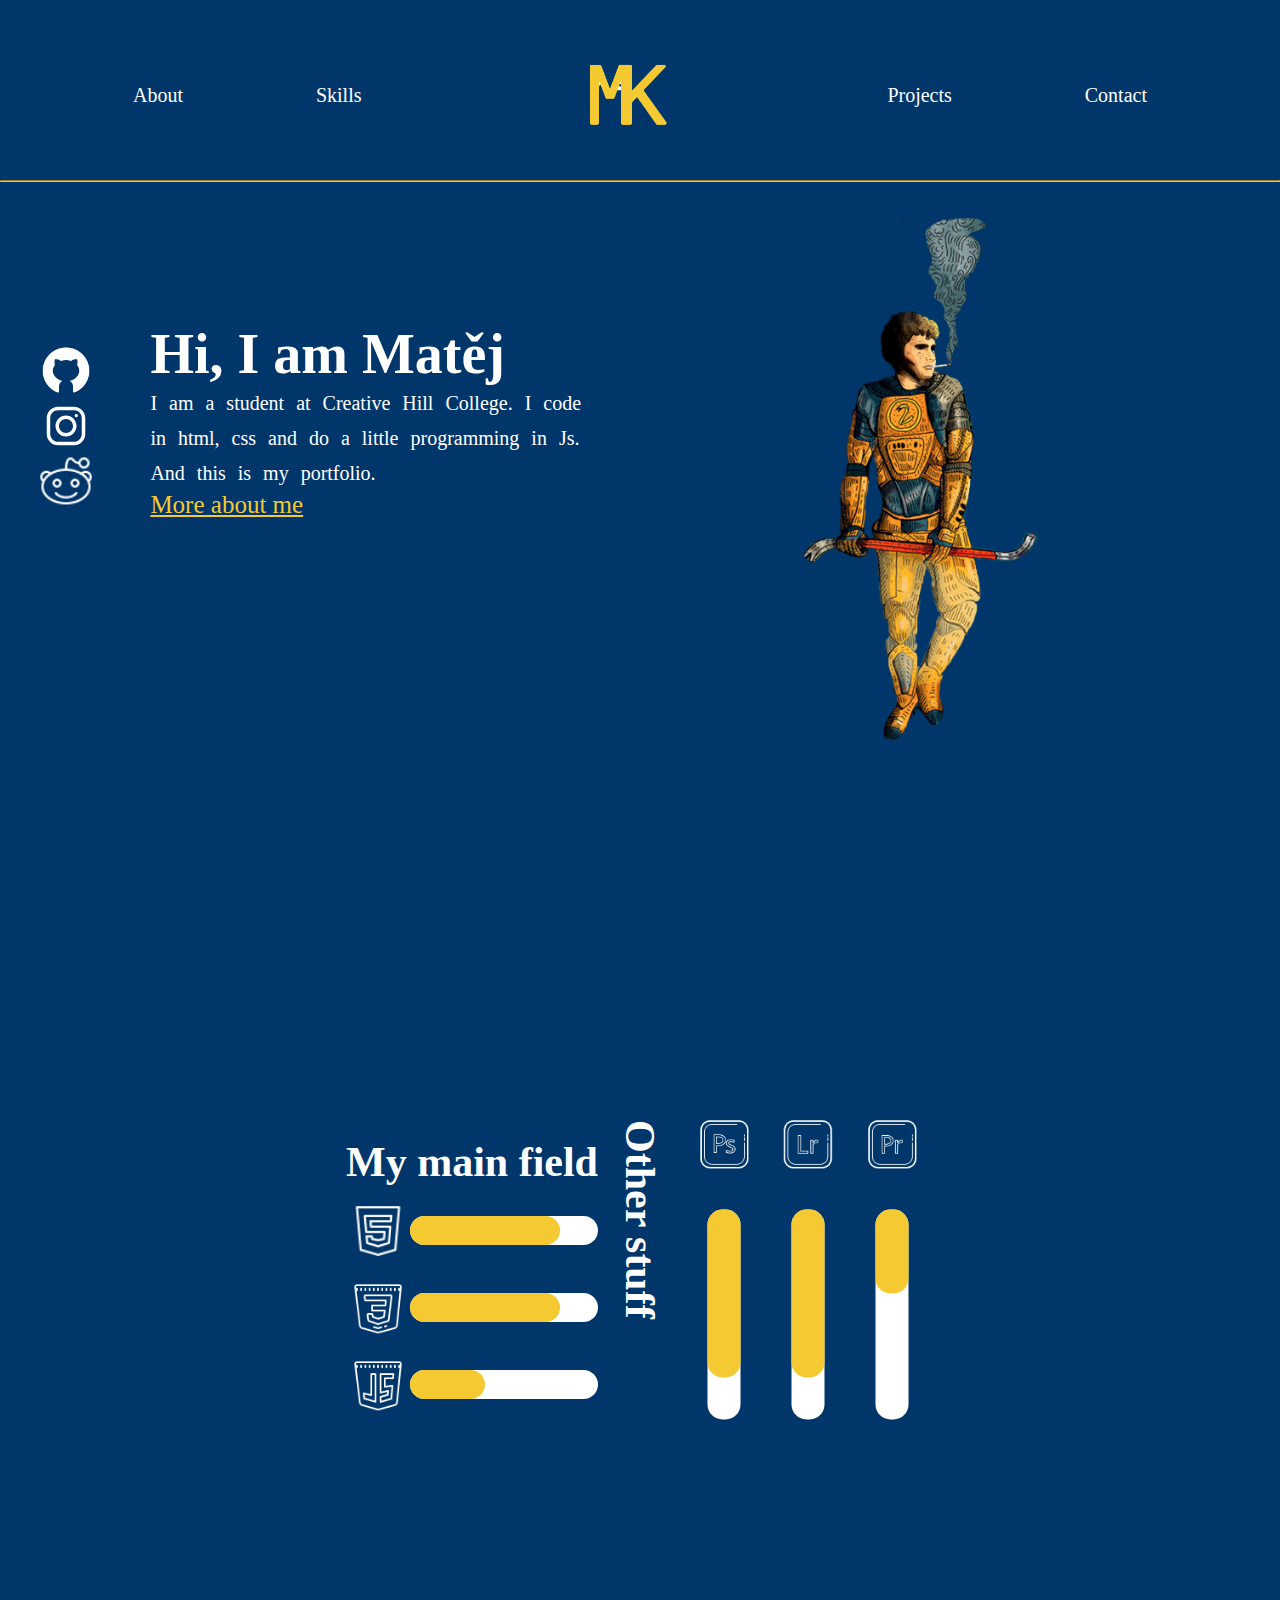
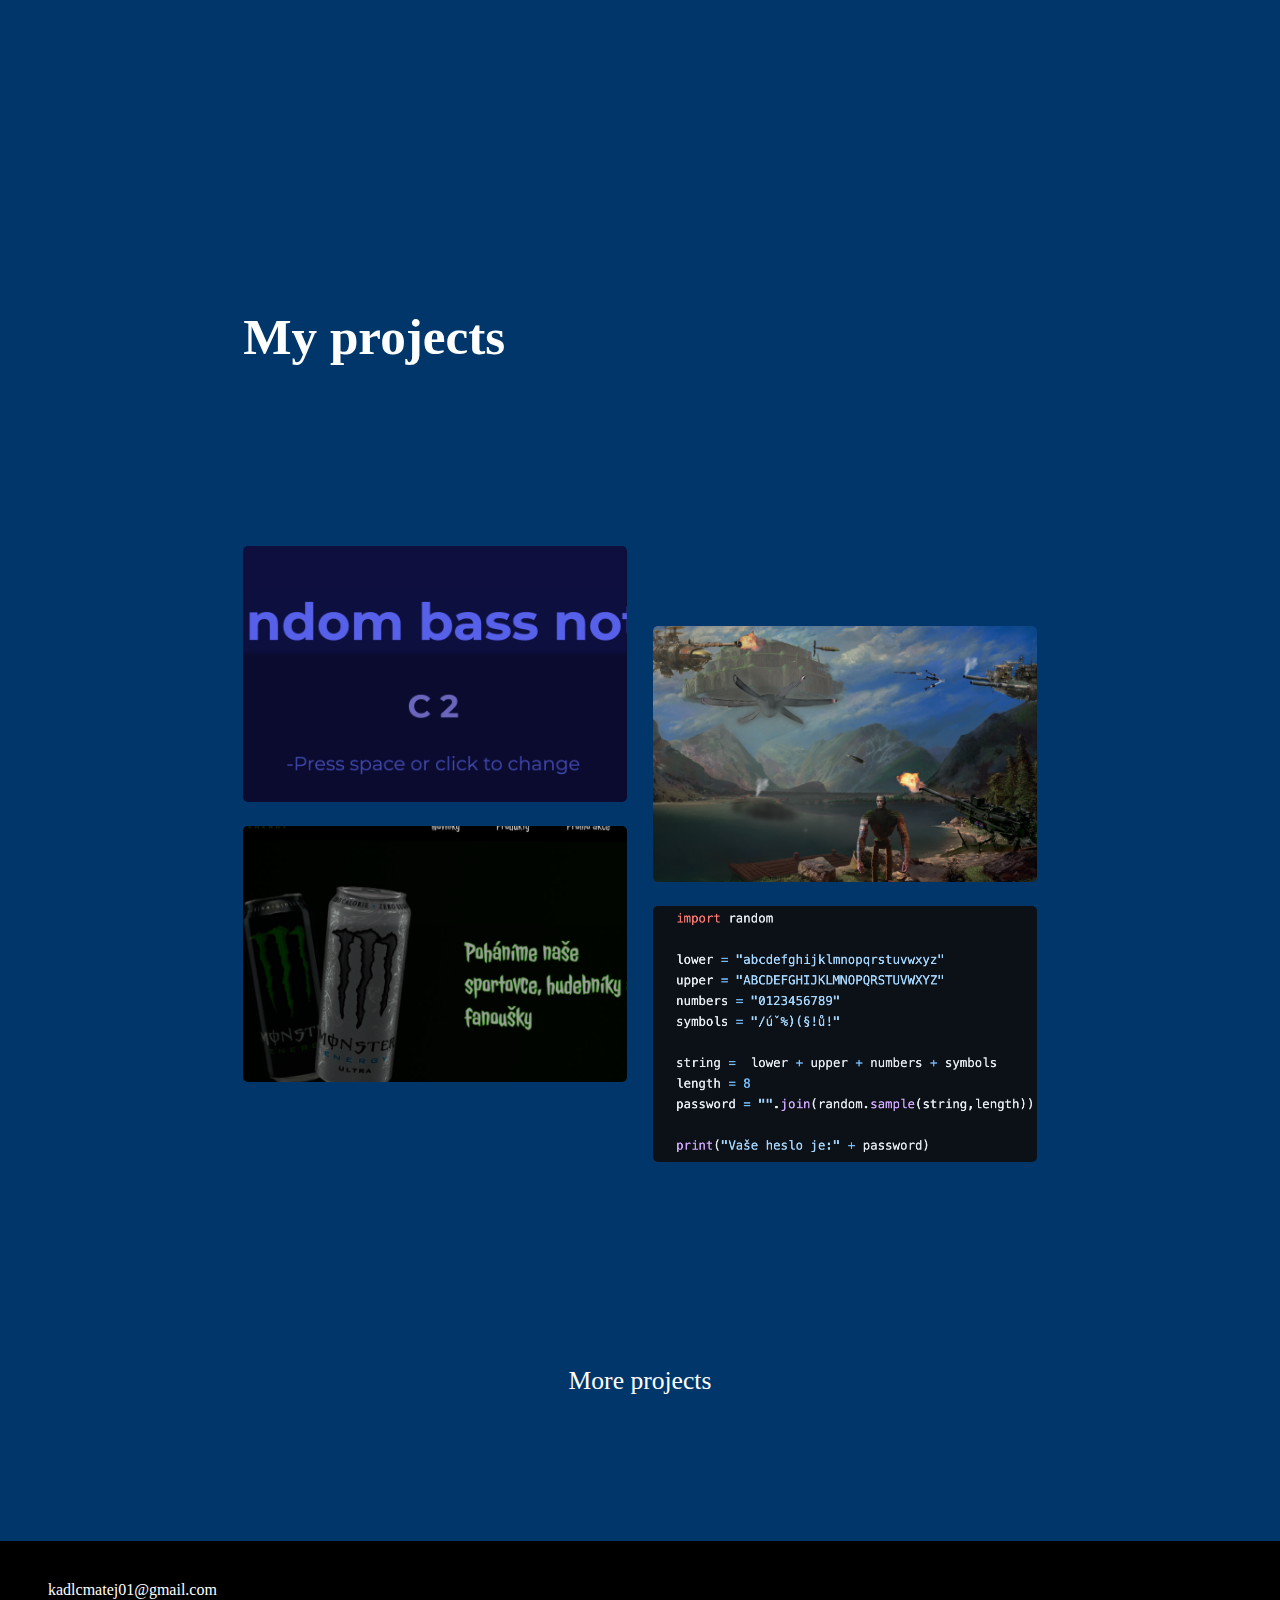
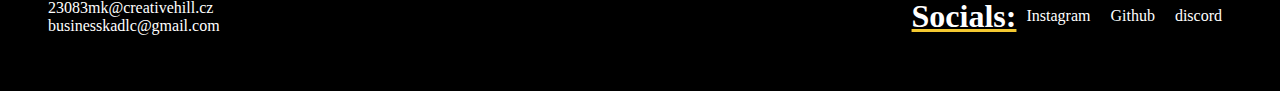
==== index.html @ 618d02fa "w" ====
<!DOCTYPE html>
<html lang="en">
<head>
    <meta charset="UTF-8">
    <meta name="viewport" content="width=device-width, initial-scale=1.0">
    <link rel="stylesheet" href="style.css">
    <title>Matěj Kadlčák</title>
</head>
<body>
    <div class="top">
        <div>
            <nav>
                 <ul>
                    <li id="About" class="logo"><a href="#About"><img class="logo" src="icons/Matej_Kadlcak_Logo.png" alt=""></a></li>
                    <li class="left-nav"><a href="#About">About</a></li>
                    <li class="left-nav"><a href="#Skills">Skills</a></li>
                    <li class="right-nav"><a href="#Projects">Projects</a></li>
                    <li class="right-nav"><a href="#Contact">Contact</a></li>
                </ul>
             <hr>
        </nav>
        <div class="home">
            <div class="home-socials">
                <a href="https://github.com/pezoun"><img class="social-icon" src="icons/icons8-github-glyph/icons8-github-96.png" alt=""></a>
                <a href="https://www.instagram.com/proste_matej_kemo/"><img class="social-icon" src="icons/icons8-instagram-windows/icons8-instagram-96.svg" alt=""></a>
                <a href="https://www.reddit.com/user/KOBLIHCZ/"><img class="social-icon" src="icons/icons8-reddit-50.png" alt=""></a>
            </div>
            <div class="home-about">
                    <h1>Hi, I am Matěj</h1>
                    <p class="about-box">I am a student at Creative Hill College.
                        I code in html, css and do a little programming in Js.
                        And this is my portfolio. </p>
                    <a  class="about-link" href="about.html">More about me</a>
            </div>
            <div class="portrait-container">
                <img class="home-portrait" src="images/Matej_finalni.png" alt="">
            </div>
        </div>
        </div>
    </div>
    
    
    <div class="skills">
        <div  class="skills-main">
             <h2 id="Skills">My main field</h2>
             <div class="icons-main">
                <div class="main-icon-container">
                    <img class="html-main" src="icons/icons8-html-50.png" alt="">
                        <div class="main-bar-container">
                                <div class="skill-html"></div>
                        </div>
                     </div>
                <div class="main-icon-container">
                    <img class="css-main" src="icons/icons8-css-64.png" alt="">
                        <div class="main-bar-container">
                                <div class="skill-css"></div>
                        </div>
                </div>
                    <div class="main-icon-container">
                        <img class="javascript-main" src="icons/icons8-javascript-64.png" alt="">
                        <div class="main-bar-container">
                            <div class="skill-javascript"></div>
                        </div>
                    </div>
                </div>
            </div>
        <div class="skills-other">
            <h2>Other stuff</h2>
            <div class="icons-other">
                <div class="other-icon-container">
                    <img class="photoshop-other" src="icons/icons8-photoshop-100.png" alt="">
                        <div class="other-bar-container">
                            <div class="skill-ph"></div>
                        </div>
                </div>
                    <div class="other-icon-container">
                        <img class="lightroom-other" src="icons/icons8-adobe-lightroom-100.png" alt="">
                            <div class="other-bar-container">
                                <div class="skill-lr"></div>
                            </div>
                    </div>
                         <div class="other-icon-container">
                            <img class="premiere-other" src="icons/icons8-adobe-premiere-pro-100.png" alt="">
                                <div class="other-bar-container">
                         <div class="skill-pr"></div>
                    </div>
                </div>
            </div>
        </div>
    </div>
    <h1 class="project-heading" id="Projects">My projects</h1>
    <div class="project-container">
        <div class="projects">
            <div class="left-project-card-column">
                <div class="project-card">
                    <img  class="project-card-img" src="images/random bass generator.png" alt="">
                        <div class="project-card-text">
                            <a target="_blank" href="https://github.com/pezoun/Bass-note-generator"><h4>Random bass generator</h4></a>
                            <p>This is a project that i helped with a little.</p>
                        <div class="project-card-language-bar-container">
                            <p>Html</p>
                            <p>Css</p>
                            <p>Javascript</p>
                        </div>
                    </div>
                </div>
                <div class="project-card">
                    <img class="project-card-img" src="images/Monster-site.png" alt="">
                    <div class="project-card-text"><a target="_blank" href="https://github.com/pezoun/monster-energy-school-project"><h4>Monster energy site</h4></a>
                        
                        <p>My school project for some homework.</p>
                        <div class="project-card-language-bar-container">
                            <p>Html</p>
                            <p>Css</p>
                        </div>
                    </div>
                </div>
            </div>
            <div class="right-project-card-column">
                <div class="project-card">
                    <img class="project-card-img" src="images/Cyber war.png" alt="">
                    <div class="project-card-text">
                        <h4>Cyber war</h4>
                        <p>This was our photoshop final project.</p>
                        <div class="project-card-language-bar-container">
                            <p>Photoshop</p>
                        </div>
                    </div>
                </div>
                <div class="project-card">
                    <img class="project-card-img" src="images/Python.png" alt="">
                    <div class="project-card-text">
                        <a target="_blank" href="https://github.com/pezoun/Py-password-generator"><h4>Random password generator</h4></a>
                        <p>THis was another thing I did for talent tests, really basic.</p>
                        <div class="project-card-language-bar-container">
                            <p>Python</p>
                        </div>
                    </div>
                </div>
            </div>
        </div>
    </div>
    <div class="project-page-link">
        <a class="project-link" href="projects.html">More projects</a>
    </div>
    <footer id="Contact">
             <div class="footer-email">
                <a href=mailto:“kadlcmatej01@gmail.com”>kadlcmatej01@gmail.com</a>
                <a href=mailto:“23083mk@creativehill.cz”>23083mk@creativehill.cz</a>
                <a href=mailto:“businesskadlc@gmail.com”>businesskadlc@gmail.com</a>
            </div>
            <div class="footer-social">
                <h1>Socials:</h1>
                <a href="https://www.instagram.com/proste_matej_kemo/">Instagram</a>
                <a href="https://github.com/pezoun?tab=repositories">Github</a>
                <a href="">discord</a>
            </div>
    </footer>
</body>
</html>
---- style.css ----
*{
  margin: 0;
  padding: 0;
  box-sizing: border-box;
}
html{
  scroll-behavior: smooth;
  scroll-snap-type: y proximity;

}
body{
    background-color: #003669;
    font-family: Andale mono;
    
}
@font-face {
    font-family:Andale mono ;
    src: url(font/andale-mono-2.zip);
}
.logo{
    width: 260px;
    height: 190px;
}
.top ,.skills  ,.project-heading {
  scroll-snap-align: start;
}
nav{
    width: 100%;
    top: 0;
}
 nav hr{
  margin-top: -10px;
  border-color: #F4C931;
}
 ul {
     text-decoration: none;
    list-style-type: none;
    margin: 0; 
    padding: 0;
    display: flex;
    flex-flow: row wrap;
    justify-content: center;
    align-items: center;
    flex-direction: row;
    margin-top: 0;
  }
  li{
    list-style-type: none;
  }
  li a{
    font-size: 20px;
    display: flex;
    justify-content: center;
    color: white;
    position: relative;
  }
  a {
    color: #ffffff;
    text-decoration: none;
  }
  a:after{
    content: "";
    position: absolute;
    background:#F4C931;
    height: 2px;
    width: 0;
    left: 2;
    bottom: -10px;
    transition: 0.5s;
  }
  .left-nav a:hover:after{
    width: 100%;
  }
  .right-nav a:hover:after{
    width: 100%;
  }
  li:first-child{
    margin-right: auto;
  }
  .left-nav{
    order: 1;
    margin-left: auto;
  }
  .logo{
    order: 2;
    z-index: 1000;
    margin: auto;
  }
  .right-nav{
    order: 3;
    margin-right: auto;
  }
  .social-icon{
    width: 56px;
    height: 56px;
    display: flex;
    flex-direction: column;
  }
  .home{
    display: flex;
    flex-direction: row;
  }
  .home-portrait{
    width: 44vw;
    height: 67vh;
    object-fit: cover;
    margin-left: 10vw;
    flex-wrap: wrap;
  }
  .portrait-container{
    width:1vw ;
    height: 2vh;
  }
  .home{
    display: flex;
    flex-direction: row;
    flex-wrap: wrap;
  }
  .home-socials{
    margin-top: 10em;
    padding-left: 3vw;
  }
  .home-about{
    margin-top: 5em;
    margin-left: 2em;
    font-size: 28px;
    color: white;
    display: flex;
    flex-direction: column;
  }
  .about-box{
    font-size: 20px;
    width: 450px;
    word-spacing: 7px;
    line-height: 35px;
  }
  .about-link{
    font-size: 25px;
    color:#F4C931;
    text-decoration: underline;
  }
  .skills{
    display: flex;
    flex-direction: row;
    justify-content: space-between;
    justify-content: center;
    align-content:center;
    color: white;
    font-size: 28px;
    margin-top: 11em;
    margin-left: 1em;
    height: 100vh;

  }
  .skills-other{
    margin-left: -9em;
    margin-top: 3em;
  }
  .skills-other h2{
    transform: rotate(90deg);
    margin-top: 4em;
  }
  .icons-main{
    z-index: 1000;
    display: flex;
    flex-direction: column;
  }
  .icons-other{
    display: flex;
    flex-direction: row;
    margin-top:-14em ;
    margin-left:12em ;
  }
  .html-main,.css-main,.javascript-main{
    width: 64px;
    height: 64px;
    padding: 5px;
  }
  .photoshop-other,.lightroom-other,.premiere-other{
    width: 84px;
    height: 84px;
    padding: 5px;
  }
  .main-bar-container { 
    background-color: white; 
    width: 80%; 
    border-radius: 15px; 
    height: 29px;
} 
.skill-html,.skill-css,.skill-javascript { 
  background-color: #F4C931; 
  color: white; 
  padding: 1%; 
  padding-left: 10px; 
  border-radius: 15px; 
  height: 29px;
} 
.skill-html { 
  width: 80%; 
} 
.skill-css { 
  width: 80%; 
} 
.skill-javascript{
  width: 40%;
}
.main-icon-container{
  padding-top: 13px;
  display: flex;
  align-items: center;
}
.skill-ph,.skill-lr,.skill-pr { 
  background-color: #F4C931; 
  color: white; 
  padding: 1%; 
  border-radius: 15px; 
  height: 33px;
} 
.other-bar-container { 
  background-color: white; 
  width: 250%; 
  border-radius: 15px; 
  height: 33px;
  margin-top: 4em;
  transform: rotate(90deg);
} 
.other-icon-container{
  display: flex;
  flex-direction: column;
  align-items: center;
  margin-top: 2em;
}
.skill-ph { 
  width: 80%; 
} 
.skill-lr { 
  width: 80%; 
} 
.skill-pr{
  width: 40%;
}
.skills{
  margin-left: auto;
  margin-right: auto;
  flex-wrap:wrap ;
}
.project-card-img{
  height: 20vw;
  width: 30vw;
  object-fit: cover;
  border-radius: 5px;
  transition: transform 0.5s ease;
}
.left-project-card-column{
  display: flex;
  flex-direction: column;
}
.right-project-card-column{
  display: flex;
  flex-direction: column;
  margin-top: 5em;
}
.projects{
  display: flex;
  justify-content: space-between;
  gap: 2vw;
}
.project-container {
  display: flex;
  justify-content: center;
  width: 100%;
  margin-top: 20vh;
  margin-bottom: 20vh;
}
.project-heading{
  color: white;
  font-size: 4vw;
  margin-left: 19vw;
  padding-top: 20vh;
}
.project-heading-2{
  color: white;
  font-size: 4vw;
  margin-left: 19vw;
  padding-top: 20vh;
}
.project-card {
  position: relative; 
  overflow: hidden;
  margin-bottom: 20px;
}
.project-card-text {
  position: absolute;
  top: 0;
  left: 0;
  width: 100%;
  height: 100%;
  padding: 20px;
  background-color: rgba(0, 0, 0, 0.7);
  color: #fff;
  text-align: center;
  opacity: 0;
  transition: opacity 0.5s ease;
  display: flex;
  flex-direction: column;
  align-items: flex-start;
  justify-content: flex-end;
  padding-bottom: 2vh;
}
.project-card:hover .project-card-text {
  opacity: 1;
}
.project-card-text h4{
  color: #F4C931;
  font-size: 3vh;
  padding-bottom: 1vh;
  width: 100%;
  display: flex;
  text-align: center;
  flex-direction: column;
  justify-content: flex-start;
}
.project-card-language-bar-container p{
  color: black;
  font-weight: bold;
  background: #F4C931;
  border-radius: 50px;
  padding: 5px;
}
.project-card-language-bar-container{
  display: flex;
  flex-direction: row;
  gap: 2vw;
  padding-top: 2vh;
  margin-left: auto;
  margin-right: auto;
}

.project-page-link{
  display: flex;
  justify-content: center;
  padding-top: -79px;
  padding-bottom: 145px;
  font-size: 2vw;
}
.project-link:hover{
  color: #F4C931;
  transition: 50ms ease-out 100ms;
}
footer{
  width: 100%;
  height: 150px;
  display: flex;
  justify-content: space-between;
  background: black;
}
footer a:hover{
  color: #F4C931;
  transition: 50ms ease;
}
.footer-social{
  display: flex;
  justify-content: flex-end;
  align-items: center;
  margin-right: 3em;
  word-spacing: 50px;
}
.footer-social h1{
  color: white;
  text-decoration: underline #F4C931;
}
.footer-email{
  color: white;
  display: flex;
  flex-direction: column;
  width: 20vw;
  height: 9vh;
  padding-top: 2.5em;
  margin-left: 3em;
}
footer .footer-social a{
  margin: 10px;
}
.about-nav{
  width: 100%;
  top: 0;
}
.about-ul{
  text-decoration: none;
    list-style-type: none;
    margin: 0; 
    padding: 0;
    display: flex;
    flex-flow: row wrap;
    justify-content: center;
    align-items: center;
    flex-direction: row-reverse;
    margin-top: 0;
}
.about-li{
  margin: auto;
}
.about-li a{
  font-size: 20px;
  display: flex;
  justify-content: center;
  color: white;
  position: relative;
}
.about-a:after{
  content: "";
  position: absolute;
  background:#F4C931;
  height: 2px;
  width: 0;
  left: 2;
  bottom: -10px;
  transition: 0.5s;
}
.about-a:hover::after{
  width: 100%;
}
.logo-about{
  width: 260px;
  height: 190px;
  margin-right: 50vw;
}
.aboutme-container{
  display: flex;
  flex-direction: column;
  align-items: center;
  padding-top: 13vh;
}
.aboutme-container h2,p{
  color: white;
}
.aboutme-container h2{
  font-size: 5vw;
  margin-left: -36vw;
  padding-bottom: 9vw;
}
.aboutme-container p{
  width: 60vw;
  
}
.playlist-child{
  display: flex;
  flex-direction: row;
  justify-content: center;
  align-items: center;
}
.playlist-img{
  height: 30vh;
  width: 25vw;
  margin: auto;
  border-radius: 5px;
  padding-top: 20px;
  object-fit: cover;
}
.playlist-container{
  display: flex;
  flex-direction: column;
  align-items: center;
  padding-bottom: 50px;
}
.playlist-container h1{
  color: white;
  font-size: 4vw;
  padding-top: 15vh;
  padding-bottom: 15vh;
}
.playlist-container h3{
  color: #F4C931;
}
.playlist-text{
  width: 40vw;
  padding: 50px;
}
@media (max-width:1024px){
  html{
    scroll-snap-type: none;
  }
  *{
    margin: 0;
    padding: 0;
    box-sizing: border-box;
  }
  .home-portrait{
    width: 40vw;
    height: 41vh;
    object-fit: cover;
    margin-left: -3vw;
  }
  .project-heading{
    color: white;
    font-size: 8vw;
    margin-left: 24vw;
    padding-top: 20vh;
  }
  .projects{
    margin-top: -8vh;
  }
  .project-card-img{
    height: 28vw;
    width: 42vw;
  }
  .project-page-link{
    font-size: 4vw;
    padding-top: -79px;
  padding-bottom: 145px;
  }
  .footer-email{
    font-size: 3vw;
    margin-top: -3vh;
    margin-left: 4vw;
  }
  .footer-social a{
    font-size: 3vw;
  }
  .footer-social h1{
    margin-top: -6vh;
    margin-right: -34vw;
  }
  .skills{
    height: 50vh;
  }
  .about-li a{
    margin-right: -31vw;
    font-size: 3vw;
  }
  .playlist-img{
    height: 31vh;
    width: 53vw;
  }
  .playlist-child{
    flex-direction: column;
  }
  .playlist-text{
    width: 64vw;
    font-size: 2.5vw;
  }
  .playlist-container h1{
    font-size: 6vw;
  }
  .aboutme-container h2{
    font-size: 7vw;
    padding-left: 11vw;
  }
  .project-heading-2{
    font-size: 7vw;
    margin-left: 8vw;
  }
  .logo-about{
    margin-right: 0;
  }
}
@media(max-width:430px){
  *{
    margin: 0;
    padding: 0;
    box-sizing: border-box;
  }
  .home{
    flex-direction: column;
  }
  .home-socials{
    display: none;
  }
  .home-portrait{
    width: 88vw;
    height: 60vh;
    object-fit: cover;
    margin-left: 30vw;
  }
  .skills{
    margin-top: 70vh;
    margin-left: 15vw;
  }
  .skills-other{
    margin-top: 7em;
  }
  .project-heading{
    margin-left: 20vw;
    font-size:12vw;
  }
  .projects{ 
    flex-direction: column;
    gap: 0;
  }
  .project-container{
    margin-left: 8vw;
  }
  .project-card-img{
    height: 54vw;
    width: 79vw;
  }
  footer{
    width: 118%;
  }
}
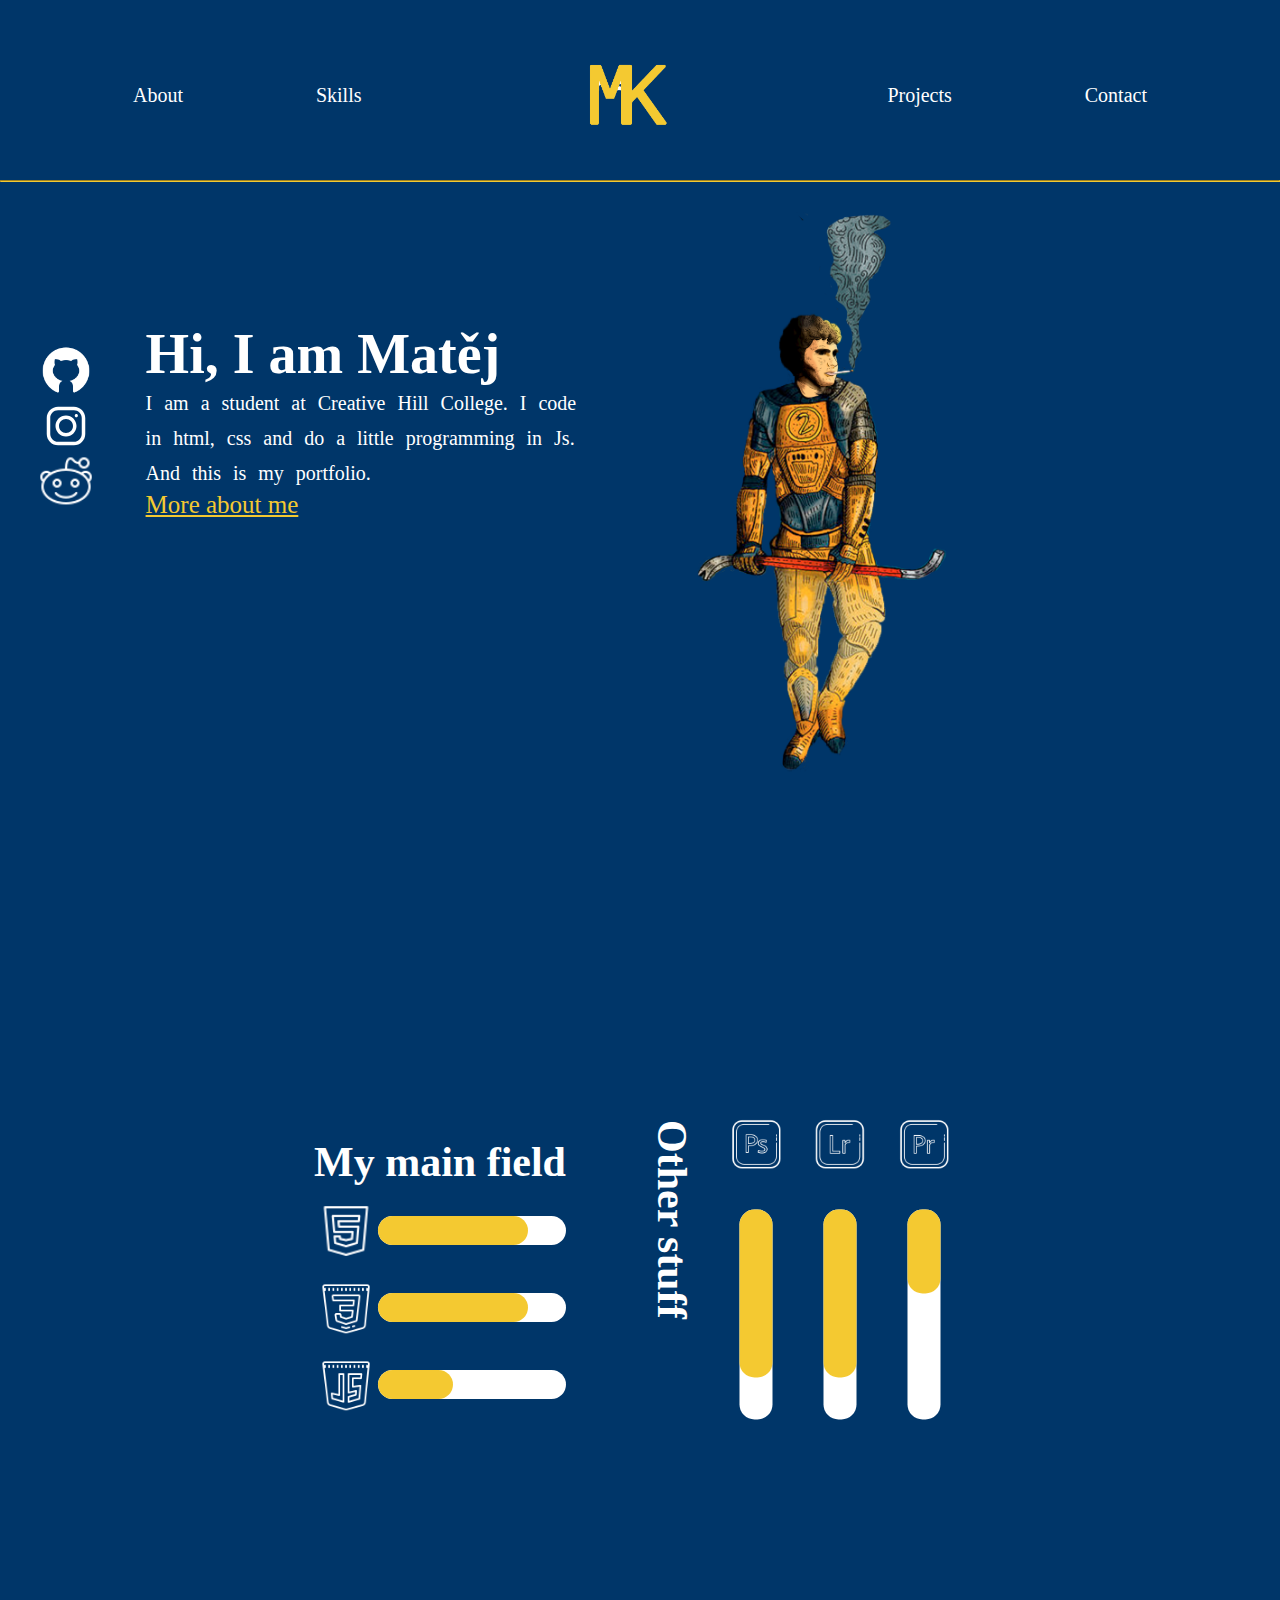
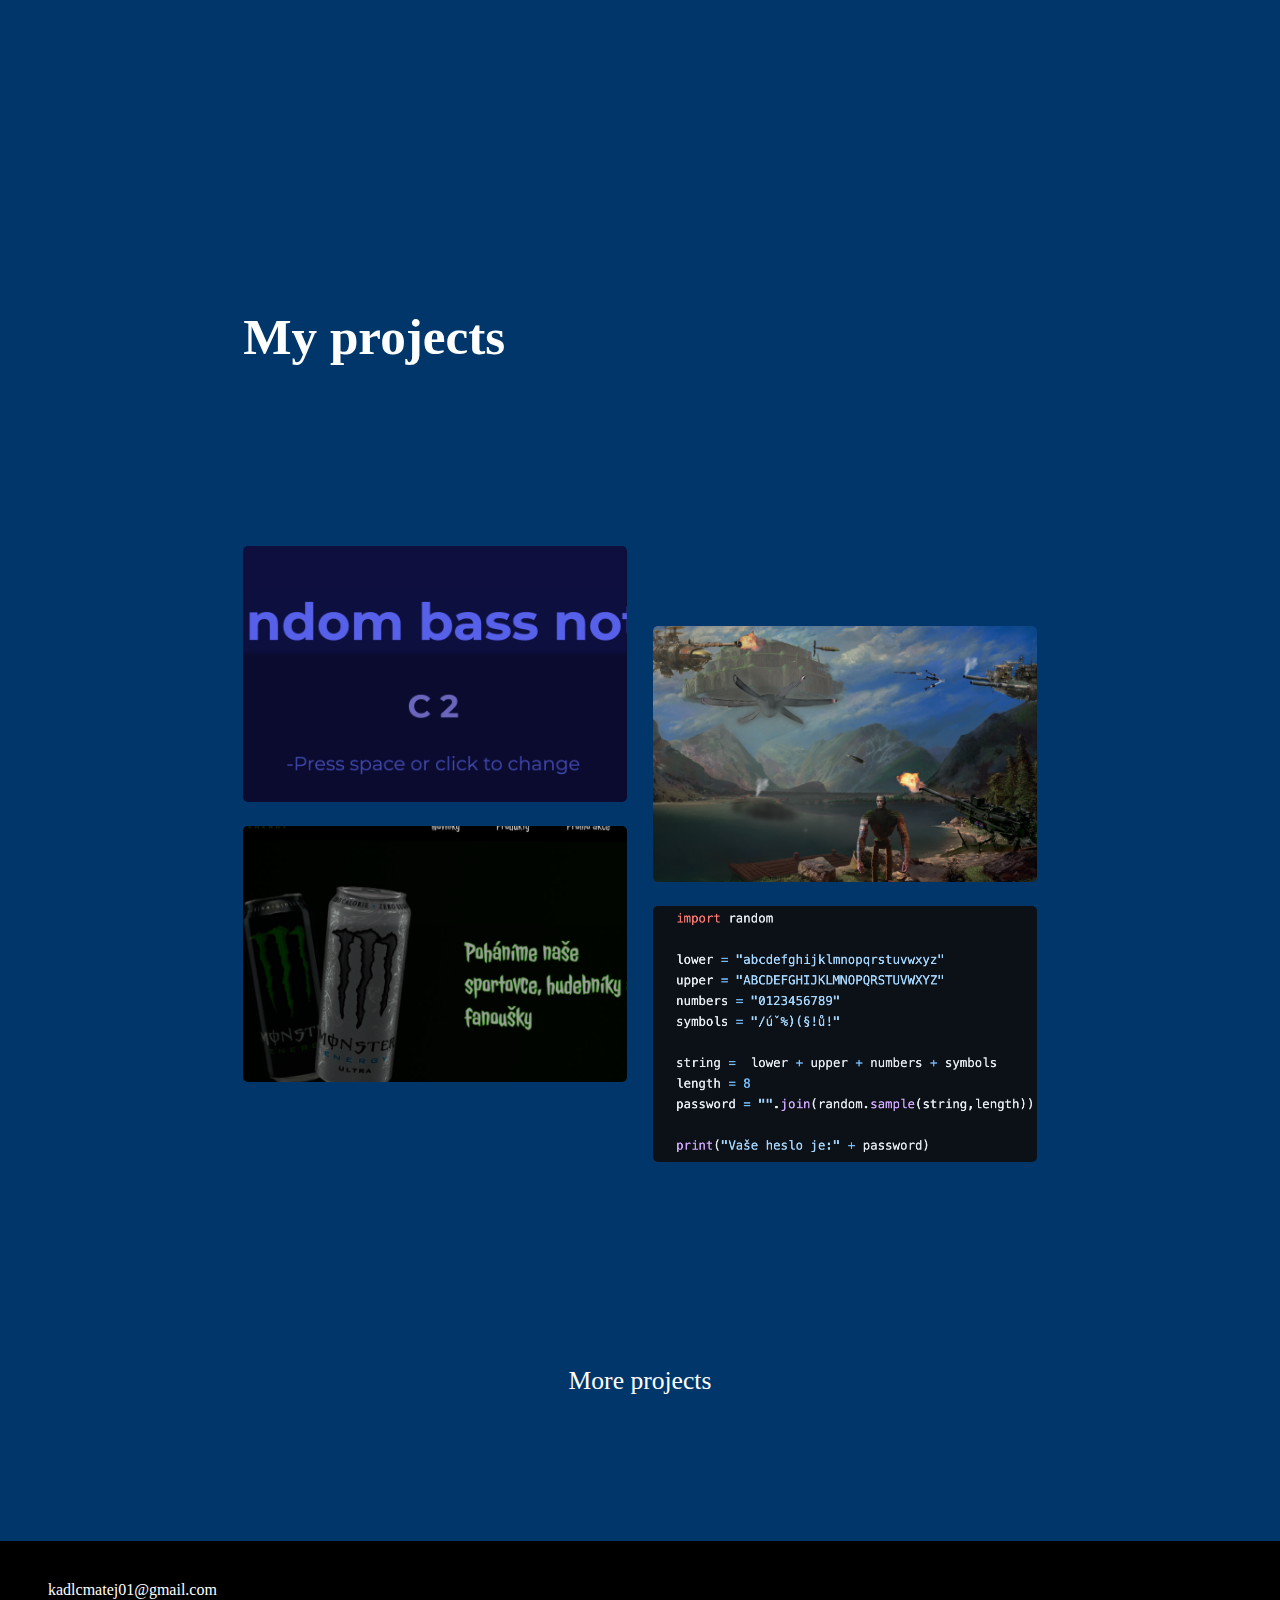
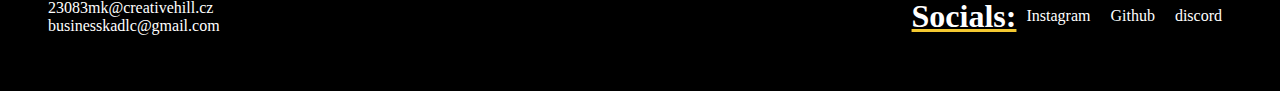
==== commit 409b507d: "I will kill myself" ====
--- a/index.html
+++ b/index.html
@@ -3,6 +3,7 @@
 <head>
     <meta charset="UTF-8">
     <meta name="viewport" content="width=device-width, initial-scale=1.0">
+    <meta name="viewport" content="width=device-width">
     <link rel="stylesheet" href="style.css">
     <title>Matěj Kadlčák</title>
 </head>
--- a/style.css
+++ b/style.css
@@ -1,266 +1,265 @@
-*{
+
+* {
   margin: 0;
   padding: 0;
   box-sizing: border-box;
 }
-html{
+html {
   scroll-behavior: smooth;
   scroll-snap-type: y proximity;
+  width: 100%;
+  height: 100%;
+}
+body {
+  background-color: #003669;
+  font-family: Andale mono;
+  
+    min-width: fit-content;
 
 }
-body{
-    background-color: #003669;
-    font-family: Andale mono;
-    
-}
 @font-face {
-    font-family:Andale mono ;
-    src: url(font/andale-mono-2.zip);
-}
-.logo{
-    width: 260px;
-    height: 190px;
-}
-.top ,.skills  ,.project-heading {
+  font-family: Andale mono;
+  src: url(font/andale-mono-2.zip);
+}
+.logo {
+  width: 260px;
+  height: 190px;
+}
+.top, .skills, .project-heading {
   scroll-snap-align: start;
 }
-nav{
-    width: 100%;
-    top: 0;
-}
- nav hr{
+nav {
+  width: auto;
+  top: 0;
+}
+nav hr {
   margin-top: -10px;
   border-color: #F4C931;
 }
- ul {
-     text-decoration: none;
-    list-style-type: none;
-    margin: 0; 
-    padding: 0;
-    display: flex;
-    flex-flow: row wrap;
-    justify-content: center;
-    align-items: center;
-    flex-direction: row;
-    margin-top: 0;
-  }
-  li{
-    list-style-type: none;
-  }
-  li a{
-    font-size: 20px;
-    display: flex;
-    justify-content: center;
-    color: white;
-    position: relative;
-  }
-  a {
-    color: #ffffff;
-    text-decoration: none;
-  }
-  a:after{
-    content: "";
-    position: absolute;
-    background:#F4C931;
-    height: 2px;
-    width: 0;
-    left: 2;
-    bottom: -10px;
-    transition: 0.5s;
-  }
-  .left-nav a:hover:after{
-    width: 100%;
-  }
-  .right-nav a:hover:after{
-    width: 100%;
-  }
-  li:first-child{
-    margin-right: auto;
-  }
-  .left-nav{
-    order: 1;
-    margin-left: auto;
-  }
-  .logo{
-    order: 2;
-    z-index: 1000;
-    margin: auto;
-  }
-  .right-nav{
-    order: 3;
-    margin-right: auto;
-  }
-  .social-icon{
-    width: 56px;
-    height: 56px;
-    display: flex;
-    flex-direction: column;
-  }
-  .home{
-    display: flex;
-    flex-direction: row;
-  }
-  .home-portrait{
-    width: 44vw;
-    height: 67vh;
-    object-fit: cover;
-    margin-left: 10vw;
-    flex-wrap: wrap;
-  }
-  .portrait-container{
-    width:1vw ;
-    height: 2vh;
-  }
-  .home{
-    display: flex;
-    flex-direction: row;
-    flex-wrap: wrap;
-  }
-  .home-socials{
-    margin-top: 10em;
-    padding-left: 3vw;
-  }
-  .home-about{
-    margin-top: 5em;
-    margin-left: 2em;
-    font-size: 28px;
-    color: white;
-    display: flex;
-    flex-direction: column;
-  }
-  .about-box{
-    font-size: 20px;
-    width: 450px;
-    word-spacing: 7px;
-    line-height: 35px;
-  }
-  .about-link{
-    font-size: 25px;
-    color:#F4C931;
-    text-decoration: underline;
-  }
-  .skills{
-    display: flex;
-    flex-direction: row;
-    justify-content: space-between;
-    justify-content: center;
-    align-content:center;
-    color: white;
-    font-size: 28px;
-    margin-top: 11em;
-    margin-left: 1em;
-    height: 100vh;
-
-  }
-  .skills-other{
-    margin-left: -9em;
-    margin-top: 3em;
-  }
-  .skills-other h2{
-    transform: rotate(90deg);
-    margin-top: 4em;
-  }
-  .icons-main{
-    z-index: 1000;
-    display: flex;
-    flex-direction: column;
-  }
-  .icons-other{
-    display: flex;
-    flex-direction: row;
-    margin-top:-14em ;
-    margin-left:12em ;
-  }
-  .html-main,.css-main,.javascript-main{
-    width: 64px;
-    height: 64px;
-    padding: 5px;
-  }
-  .photoshop-other,.lightroom-other,.premiere-other{
-    width: 84px;
-    height: 84px;
-    padding: 5px;
-  }
-  .main-bar-container { 
-    background-color: white; 
-    width: 80%; 
-    border-radius: 15px; 
-    height: 29px;
-} 
-.skill-html,.skill-css,.skill-javascript { 
-  background-color: #F4C931; 
-  color: white; 
-  padding: 1%; 
-  padding-left: 10px; 
-  border-radius: 15px; 
+ul {
+  text-decoration: none;
+  list-style-type: none;
+  margin: 0;
+  padding: 0;
+  display: flex;
+  justify-content: center;
+  align-items: center;
+  flex-direction: row;
+  margin-top: 0;
+}
+li {
+  list-style-type: none;
+}
+li a {
+  font-size: 20px;
+  display: flex;
+  justify-content: center;
+  color: white;
+  position: relative;
+}
+a {
+  color: #ffffff;
+  text-decoration: none;
+}
+a:after {
+  content: "";
+  position: absolute;
+  background: #F4C931;
+  height: 2px;
+  width: 0;
+  left: 2;
+  bottom: -10px;
+  transition: 0.5s;
+}
+.left-nav a:hover:after,
+.right-nav a:hover:after {
+  width: 100%;
+}
+li:first-child {
+  margin-right: auto;
+}
+.left-nav {
+  order: 1;
+  margin-left: auto;
+}
+.logo {
+  order: 2;
+  z-index: 1000;
+  margin: auto;
+}
+.right-nav {
+  order: 3;
+  margin-right: auto;
+}
+.social-icon {
+  width: 56px;
+  height: 56px;
+  display: flex;
+  flex-direction: column;
+}
+.home {
+  display: flex;
+  flex-direction: row;
+}
+.home-portrait {
+  width: 50vw;
+  height: 70vh;
+  object-fit: cover;
+  margin-left: évw;
+}
+.portrait-container {
+  width: 1vw;
+  height: 2vh;
+}
+.home {
+  display: flex;
+  flex-direction: row;
+}
+.home-socials {
+  margin-top: 10em;
+  padding-left: 3vw;
+}
+.home-about {
+  margin-top: 5em;
+  margin-left: 4vw;
+  font-size: 28px;
+  color: white;
+  display: flex;
+  flex-direction: column;
+}
+.about-box {
+  font-size: 20px;
+  width: 450px;
+  word-spacing: 7px;
+  line-height: 35px;
+}
+.about-link {
+  font-size: 25px;
+  color: #F4C931;
+  text-decoration: underline;
+}
+.skills {
+  display: flex;
+  flex-direction: row;
+  justify-content: space-between;
+  justify-content: center;
+  align-content: center;
+  color: white;
+  font-size: 28px;
+  margin-top: 11em;
+  margin-left: 1em;
+  height: 100vh;
+  gap: 5vw;
+}
+.skills-other {
+  margin-left: -9em;
+  margin-top: 3em;
+}
+.skills-other h2 {
+  transform: rotate(90deg);
+  margin-top: 4em;
+}
+.icons-main {
+  z-index: 1000;
+  display: flex;
+  flex-direction: column;
+}
+.icons-other {
+  display: flex;
+  flex-direction: row;
+  margin-top: -14em;
+  margin-left: 12em;
+}
+.html-main, .css-main, .javascript-main {
+  width: 64px;
+  height: 64px;
+  padding: 5px;
+}
+.photoshop-other, .lightroom-other, .premiere-other {
+  width: 84px;
+  height: 84px;
+  padding: 5px;
+}
+.main-bar-container {
+  background-color: white;
+  width: 80%;
+  border-radius: 15px;
   height: 29px;
-} 
-.skill-html { 
-  width: 80%; 
-} 
-.skill-css { 
-  width: 80%; 
-} 
-.skill-javascript{
+}
+.skill-html, .skill-css, .skill-javascript {
+  background-color: #F4C931;
+  color: white;
+  padding: 1%;
+  padding-left: 10px;
+  border-radius: 15px;
+  height: 29px;
+}
+.skill-html {
+  width: 80%;
+}
+.skill-css {
+  width: 80%;
+}
+.skill-javascript {
   width: 40%;
 }
-.main-icon-container{
+.main-icon-container {
   padding-top: 13px;
   display: flex;
   align-items: center;
 }
-.skill-ph,.skill-lr,.skill-pr { 
-  background-color: #F4C931; 
-  color: white; 
-  padding: 1%; 
-  border-radius: 15px; 
+.skill-ph, .skill-lr, .skill-pr {
+  background-color: #F4C931;
+  color: white;
+  padding: 1%;
+  border-radius: 15px;
   height: 33px;
-} 
-.other-bar-container { 
-  background-color: white; 
-  width: 250%; 
-  border-radius: 15px; 
+}
+.other-bar-container {
+  background-color: white;
+  width: 250%;
+  border-radius: 15px;
   height: 33px;
   margin-top: 4em;
   transform: rotate(90deg);
-} 
-.other-icon-container{
+}
+.other-icon-container {
   display: flex;
   flex-direction: column;
   align-items: center;
   margin-top: 2em;
 }
-.skill-ph { 
-  width: 80%; 
-} 
-.skill-lr { 
-  width: 80%; 
-} 
-.skill-pr{
+.skill-ph {
+  width: 80%;
+}
+.skill-lr {
+  width: 80%;
+}
+.skill-pr {
   width: 40%;
 }
-.skills{
+.skills {
   margin-left: auto;
   margin-right: auto;
-  flex-wrap:wrap ;
-}
-.project-card-img{
+  flex-wrap: wrap;
+}
+.project-card-img {
   height: 20vw;
   width: 30vw;
   object-fit: cover;
   border-radius: 5px;
   transition: transform 0.5s ease;
 }
-.left-project-card-column{
-  display: flex;
-  flex-direction: column;
-}
-.right-project-card-column{
+.left-project-card-column {
+  display: flex;
+  flex-direction: column;
+}
+.right-project-card-column {
   display: flex;
   flex-direction: column;
   margin-top: 5em;
 }
-.projects{
+.projects {
   display: flex;
   justify-content: space-between;
   gap: 2vw;
@@ -272,20 +271,20 @@
   margin-top: 20vh;
   margin-bottom: 20vh;
 }
-.project-heading{
+.project-heading {
   color: white;
   font-size: 4vw;
   margin-left: 19vw;
   padding-top: 20vh;
 }
-.project-heading-2{
+.project-heading-2 {
   color: white;
   font-size: 4vw;
   margin-left: 19vw;
   padding-top: 20vh;
 }
 .project-card {
-  position: relative; 
+  position: relative;
   overflow: hidden;
   margin-bottom: 20px;
 }
@@ -310,7 +309,7 @@
 .project-card:hover .project-card-text {
   opacity: 1;
 }
-.project-card-text h4{
+.project-card-text h4 {
   color: #F4C931;
   font-size: 3vh;
   padding-bottom: 1vh;
@@ -320,14 +319,14 @@
   flex-direction: column;
   justify-content: flex-start;
 }
-.project-card-language-bar-container p{
+.project-card-language-bar-container p {
   color: black;
   font-weight: bold;
   background: #F4C931;
   border-radius: 50px;
   padding: 5px;
 }
-.project-card-language-bar-container{
+.project-card-language-bar-container {
   display: flex;
   flex-direction: row;
   gap: 2vw;
@@ -335,41 +334,40 @@
   margin-left: auto;
   margin-right: auto;
 }
-
-.project-page-link{
+.project-page-link {
   display: flex;
   justify-content: center;
   padding-top: -79px;
   padding-bottom: 145px;
   font-size: 2vw;
 }
-.project-link:hover{
+.project-link:hover {
   color: #F4C931;
   transition: 50ms ease-out 100ms;
 }
-footer{
+footer {
   width: 100%;
   height: 150px;
   display: flex;
   justify-content: space-between;
   background: black;
 }
-footer a:hover{
+footer a:hover {
   color: #F4C931;
   transition: 50ms ease;
 }
-.footer-social{
+.footer-social {
   display: flex;
   justify-content: flex-end;
   align-items: center;
   margin-right: 3em;
   word-spacing: 50px;
 }
-.footer-social h1{
+.footer-social h1 {
   color: white;
   text-decoration: underline #F4C931;
 }
-.footer-email{
+.footer-email {
   color: white;
   display: flex;
   flex-direction: column;
@@ -378,78 +376,76 @@
   padding-top: 2.5em;
   margin-left: 3em;
 }
-footer .footer-social a{
+footer .footer-social a {
   margin: 10px;
 }
-.about-nav{
+.about-nav {
   width: 100%;
   top: 0;
 }
-.about-ul{
+.about-ul {
   text-decoration: none;
-    list-style-type: none;
-    margin: 0; 
-    padding: 0;
-    display: flex;
-    flex-flow: row wrap;
-    justify-content: center;
-    align-items: center;
-    flex-direction: row-reverse;
-    margin-top: 0;
-}
-.about-li{
+  list-style-type: none;
+  margin: 0;
+  padding: 0;
+  display: flex;
+  flex-flow: row wrap;
+  justify-content: center;
+  align-items: center;
+  flex-direction: row-reverse;
+  margin-top: 0;
+}
+.about-li {
   margin: auto;
 }
-.about-li a{
-  font-size: 20px;
-  display: flex;
-  justify-content: center;
-  color: white;
-  position: relative;
-}
-.about-a:after{
+.about-li a {
+  font-size: 30px;
+  display: flex;
+  justify-content: center;
+  color: white;
+}
+.about-a:after {
   content: "";
   position: absolute;
-  background:#F4C931;
+  background: #F4C931;
   height: 2px;
   width: 0;
   left: 2;
   bottom: -10px;
   transition: 0.5s;
 }
-.about-a:hover::after{
-  width: 100%;
-}
-.logo-about{
-  width: 260px;
-  height: 190px;
-  margin-right: 50vw;
-}
-.aboutme-container{
+.about-a:hover::after {
+  width: 100%;
+}
+.logo-about {
+  width: 18vw;
+  height: 22vh;
+  object-fit: cover;
+}
+.aboutme-container {
   display: flex;
   flex-direction: column;
   align-items: center;
   padding-top: 13vh;
 }
-.aboutme-container h2,p{
-  color: white;
-}
-.aboutme-container h2{
+.aboutme-container h2, p {
+  color: white;
+}
+.aboutme-container h2 {
   font-size: 5vw;
   margin-left: -36vw;
   padding-bottom: 9vw;
 }
-.aboutme-container p{
+.aboutme-container p {
   width: 60vw;
-  
-}
-.playlist-child{
-  display: flex;
-  flex-direction: row;
-  justify-content: center;
-  align-items: center;
-}
-.playlist-img{
+}
+.playlist-child {
+  display: flex;
+  flex-direction: row;
+  justify-content: center;
+  align-items: center;
+}
+.playlist-img {
   height: 30vh;
   width: 25vw;
   margin: auto;
@@ -457,144 +453,134 @@
   padding-top: 20px;
   object-fit: cover;
 }
-.playlist-container{
+.playlist-container {
   display: flex;
   flex-direction: column;
   align-items: center;
   padding-bottom: 50px;
 }
-.playlist-container h1{
+.playlist-container h1 {
   color: white;
   font-size: 4vw;
   padding-top: 15vh;
   padding-bottom: 15vh;
 }
-.playlist-container h3{
+.playlist-container h3 {
   color: #F4C931;
 }
-.playlist-text{
+.playlist-text {
   width: 40vw;
   padding: 50px;
 }
-@media (max-width:1024px){
-  html{
+@media (max-width: 1024px) {
+  html {
     scroll-snap-type: none;
   }
-  *{
+  .about-li a{
+    font-size: 30px;
+  }
+  * {
     margin: 0;
     padding: 0;
     box-sizing: border-box;
   }
   .home-portrait{
-    width: 40vw;
-    height: 41vh;
-    object-fit: cover;
+    width: 44vw;
+    height: 44vh;
     margin-left: -3vw;
   }
-  .project-heading{
+  .project-heading {
     color: white;
     font-size: 8vw;
     margin-left: 24vw;
     padding-top: 20vh;
   }
-  .projects{
+  .projects {
     margin-top: -8vh;
   }
-  .project-card-img{
+  .project-card-img {
     height: 28vw;
     width: 42vw;
   }
-  .project-page-link{
+  .project-page-link {
     font-size: 4vw;
     padding-top: -79px;
-  padding-bottom: 145px;
-  }
-  .footer-email{
+    padding-bottom: 145px;
+  }
+  .footer-email {
     font-size: 3vw;
     margin-top: -3vh;
     margin-left: 4vw;
   }
-  .footer-social a{
+  .footer-social a {
     font-size: 3vw;
   }
-  .footer-social h1{
+  .footer-social h1 {
     margin-top: -6vh;
     margin-right: -34vw;
   }
-  .skills{
+  .skills {
     height: 50vh;
   }
-  .about-li a{
+  .about-li a {
     margin-right: -31vw;
-    font-size: 3vw;
-  }
-  .playlist-img{
-    height: 31vh;
-    width: 53vw;
-  }
-  .playlist-child{
-    flex-direction: column;
-  }
-  .playlist-text{
-    width: 64vw;
-    font-size: 2.5vw;
-  }
-  .playlist-container h1{
-    font-size: 6vw;
-  }
-  .aboutme-container h2{
-    font-size: 7vw;
-    padding-left: 11vw;
-  }
-  .project-heading-2{
-    font-size: 7vw;
-    margin-left: 8vw;
-  }
-  .logo-about{
-    margin-right: 0;
-  }
-}
-@media(max-width:430px){
-  *{
-    margin: 0;
-    padding: 0;
-    box-sizing: border-box;
-  }
+  }
+}
+@media(max-width:431px){
   .home{
-    flex-direction: column;
+    justify-content: center;
+  }
+  .home-portrait{
+    display: none;
   }
   .home-socials{
     display: none;
   }
-  .home-portrait{
-    width: 88vw;
-    height: 60vh;
-    object-fit: cover;
-    margin-left: 30vw;
-  }
-  .skills{
-    margin-top: 70vh;
-    margin-left: 15vw;
-  }
   .skills-other{
-    margin-top: 7em;
+    margin-top: 20vh;
   }
   .project-heading{
-    margin-left: 20vw;
-    font-size:12vw;
-  }
-  .projects{ 
+    font-size: 10vw;
+    margin-top: 15vh;
+  }
+  .projects{
+    transform: scale(200%);
     flex-direction: column;
-    gap: 0;
-  }
-  .project-container{
-    margin-left: 8vw;
-  }
-  .project-card-img{
-    height: 54vw;
-    width: 79vw;
-  }
-  footer{
-    width: 118%;
-  }
-}
+    gap: 0vh;
+    margin-top: 20vh;
+    margin-bottom: 10vh;
+  }
+  .footer-email{
+    font-size: 4vw;
+    margin-top: 0.25vh;
+  }
+  .footer-social {
+    padding-bottom: 20px;
+   flex-direction: column;
+  }
+  .footer-social h1{
+    margin: 0;
+    font-size: 6vw;
+  }
+  .footer-social a {
+    line-height: 5px;
+  }
+  .about-li a {
+    font-size: 35px;
+    color: white;
+    margin-right: -13vw;
+  }
+  .logo-about{
+    width: 22vw;
+    height: 22vh;
+    margin-left: 6vw;
+  }
+  .aboutme-container h2 {
+    font-size: 20vw;
+    margin-left: -36vw;
+    padding-bottom: 9vw;
+}
+.playlist-container{
+  flex-direction: row;
+}
+}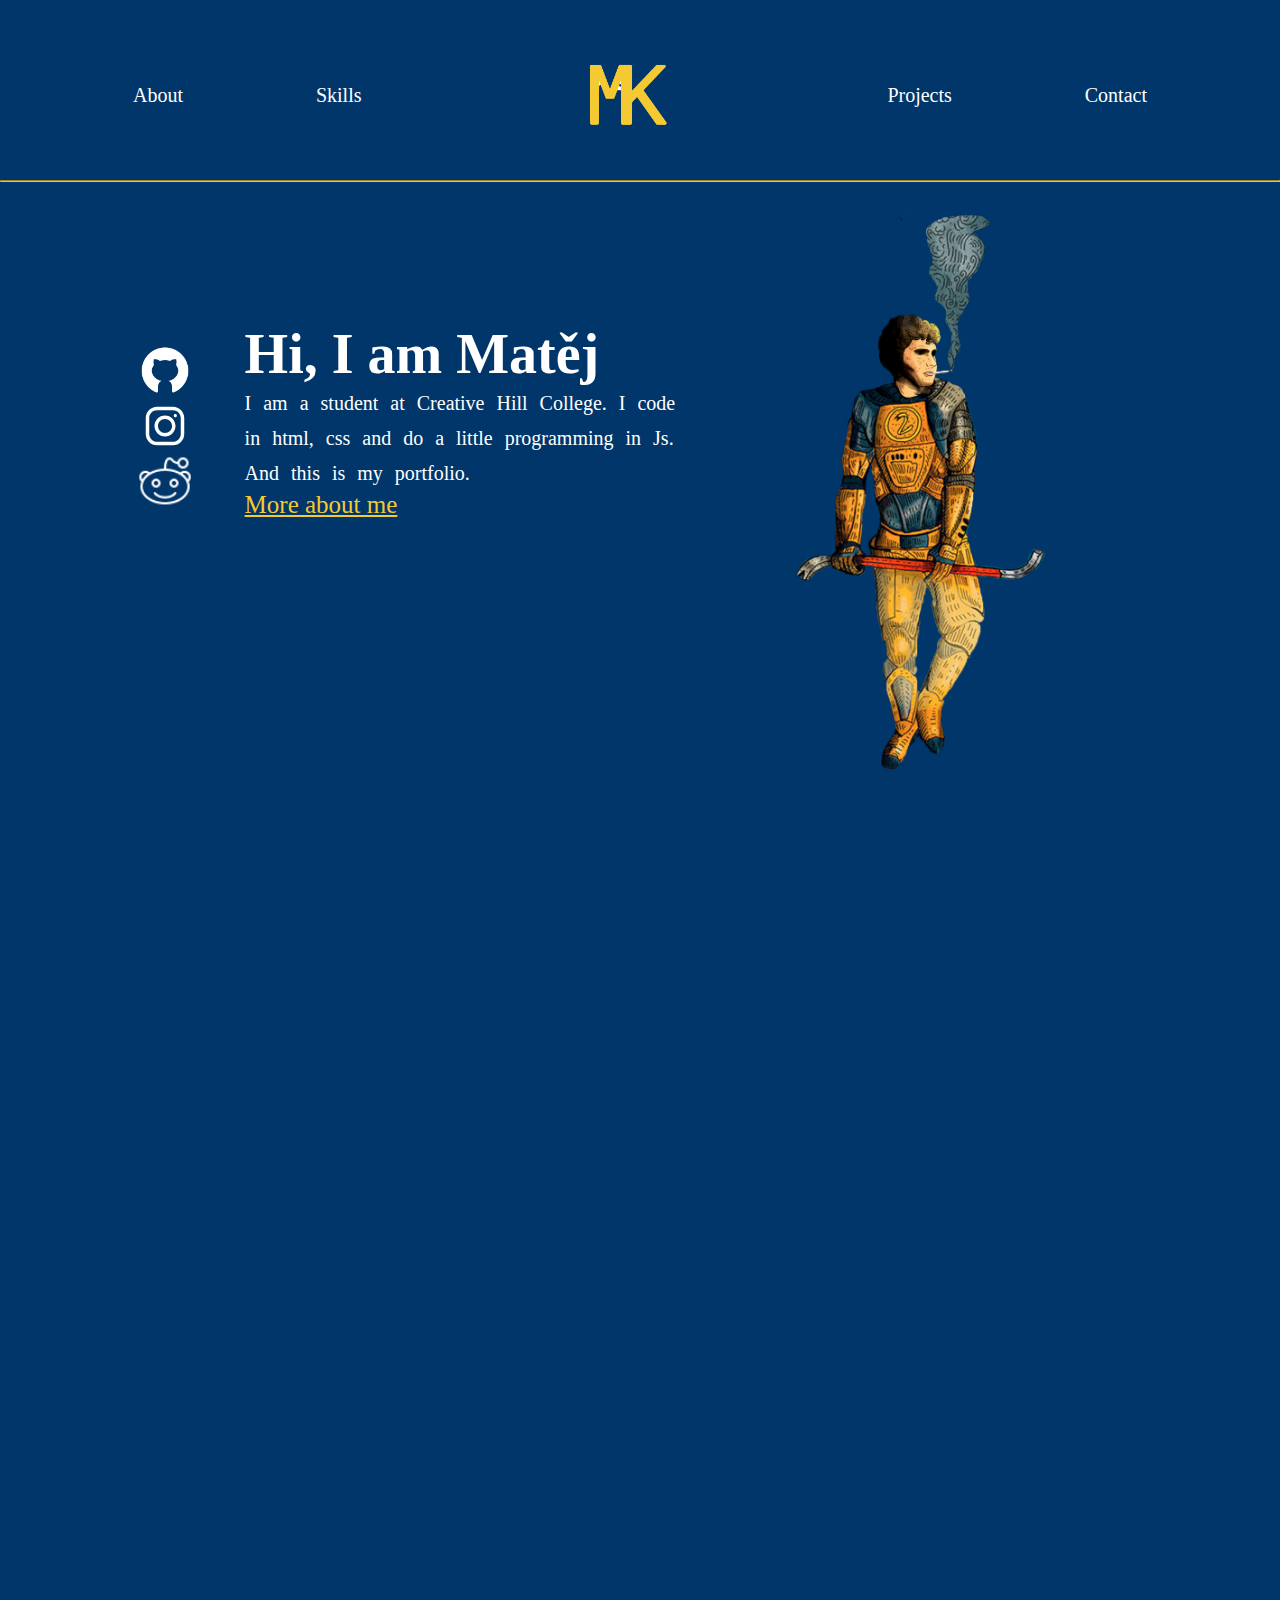
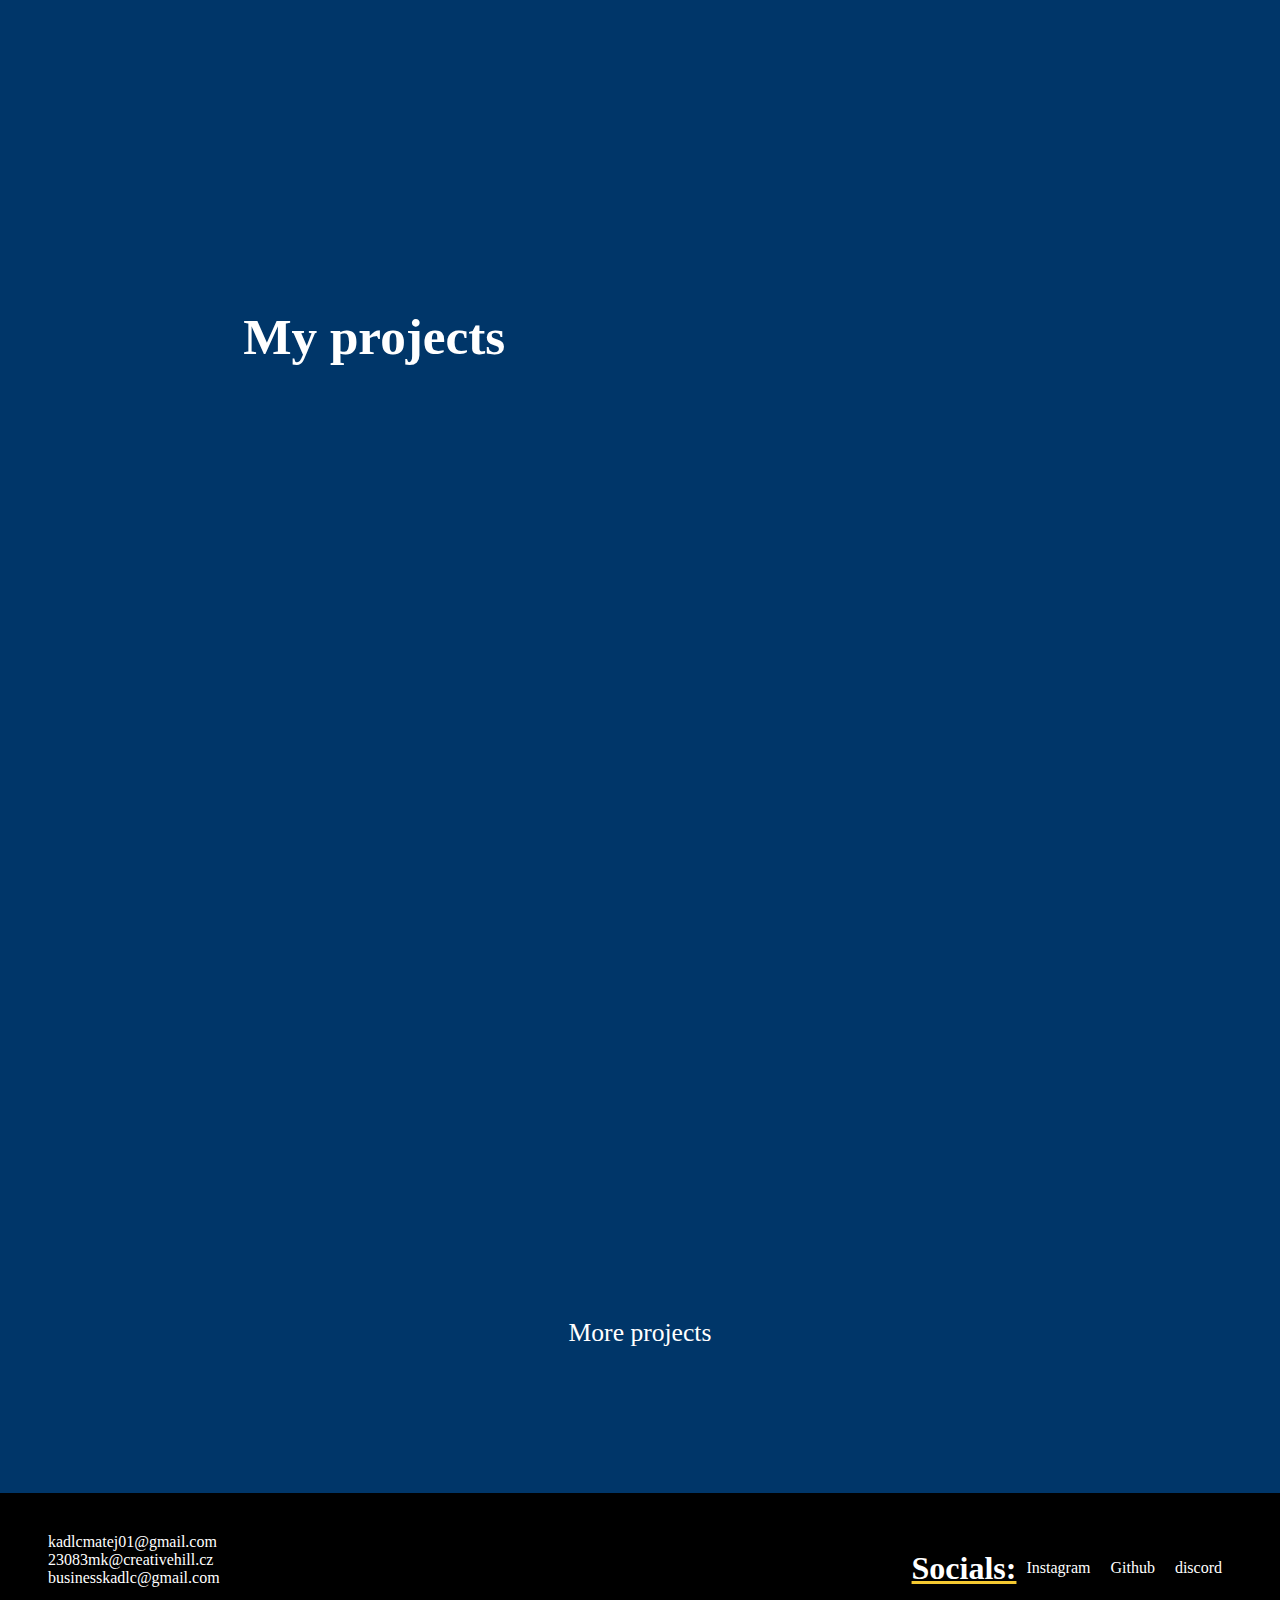
==== commit 4e7147b9: "I added some effects to the page now doing finishing work" ====
--- a/index.html
+++ b/index.html
@@ -5,6 +5,7 @@
     <meta name="viewport" content="width=device-width, initial-scale=1.0">
     <meta name="viewport" content="width=device-width">
     <link rel="stylesheet" href="style.css">
+    <link href="https://unpkg.com/aos@2.3.1/dist/aos.css" rel="stylesheet">
     <title>Matěj Kadlčák</title>
 </head>
 <body>
@@ -42,102 +43,120 @@
     
     
     <div class="skills">
-        <div  class="skills-main">
-             <h2 id="Skills">My main field</h2>
-             <div class="icons-main">
-                <div class="main-icon-container">
-                    <img class="html-main" src="icons/icons8-html-50.png" alt="">
-                        <div class="main-bar-container">
-                                <div class="skill-html"></div>
+        <div data-aos="fade-up">
+            <div  class="skills-main">
+                <h2 id="Skills">My main field</h2>
+                <div class="icons-main">
+                   <div class="main-icon-container">
+                       <img class="html-main" src="icons/icons8-html-50.png" alt="">
+                           <div class="main-bar-container">
+                                   <div class="skill-html"></div>
+                           </div>
                         </div>
-                     </div>
-                <div class="main-icon-container">
-                    <img class="css-main" src="icons/icons8-css-64.png" alt="">
-                        <div class="main-bar-container">
-                                <div class="skill-css"></div>
+                   <div class="main-icon-container">
+                       <img class="css-main" src="icons/icons8-css-64.png" alt="">
+                           <div class="main-bar-container">
+                                   <div class="skill-css"></div>
+                           </div>
+                   </div>
+                       <div class="main-icon-container">
+                           <img class="javascript-main" src="icons/icons8-javascript-64.png" alt="">
+                           <div class="main-bar-container">
+                               <div class="skill-javascript"></div>
+                           </div>
+                       </div>
+                   </div>
+               </div>
+        </div>
+            <div data-aos="fade-down">
+                <div class="skills-other">
+                    <h2>Other stuff</h2>
+                    <div class="icons-other">
+                        <div class="other-icon-container">
+                            <img class="photoshop-other" src="icons/icons8-photoshop-100.png" alt="">
+                                <div class="other-bar-container">
+                                    <div class="skill-ph"></div>
+                                </div>
                         </div>
-                </div>
-                    <div class="main-icon-container">
-                        <img class="javascript-main" src="icons/icons8-javascript-64.png" alt="">
-                        <div class="main-bar-container">
-                            <div class="skill-javascript"></div>
+                            <div class="other-icon-container">
+                                <img class="lightroom-other" src="icons/icons8-adobe-lightroom-100.png" alt="">
+                                    <div class="other-bar-container">
+                                        <div class="skill-lr"></div>
+                                    </div>
+                            </div>
+                                 <div class="other-icon-container">
+                                    <img class="premiere-other" src="icons/icons8-adobe-premiere-pro-100.png" alt="">
+                                        <div class="other-bar-container">
+                                 <div class="skill-pr"></div>
+                            </div>
                         </div>
                     </div>
                 </div>
             </div>
-        <div class="skills-other">
-            <h2>Other stuff</h2>
-            <div class="icons-other">
-                <div class="other-icon-container">
-                    <img class="photoshop-other" src="icons/icons8-photoshop-100.png" alt="">
-                        <div class="other-bar-container">
-                            <div class="skill-ph"></div>
-                        </div>
-                </div>
-                    <div class="other-icon-container">
-                        <img class="lightroom-other" src="icons/icons8-adobe-lightroom-100.png" alt="">
-                            <div class="other-bar-container">
-                                <div class="skill-lr"></div>
-                            </div>
-                    </div>
-                         <div class="other-icon-container">
-                            <img class="premiere-other" src="icons/icons8-adobe-premiere-pro-100.png" alt="">
-                                <div class="other-bar-container">
-                         <div class="skill-pr"></div>
-                    </div>
-                </div>
-            </div>
-        </div>
     </div>
     <h1 class="project-heading" id="Projects">My projects</h1>
     <div class="project-container">
         <div class="projects">
             <div class="left-project-card-column">
-                <div class="project-card">
-                    <img  class="project-card-img" src="images/random bass generator.png" alt="">
-                        <div class="project-card-text">
-                            <a target="_blank" href="https://github.com/pezoun/Bass-note-generator"><h4>Random bass generator</h4></a>
-                            <p>This is a project that i helped with a little.</p>
-                        <div class="project-card-language-bar-container">
-                            <p>Html</p>
-                            <p>Css</p>
-                            <p>Javascript</p>
+                <div data-aos="fade-right">
+                    <div class="project-card">
+                        <img  class="project-card-img" src="images/random bass generator.png" alt="">
+                            <div class="project-card-text">
+                                <a target="_blank" href="https://github.com/pezoun/Bass-note-generator"><h4>Random bass generator</h4></a>
+                                <p>This is a project that i helped with a little.</p>
+                            <div class="project-card-language-bar-container">
+                                <p>Html</p>
+                                <p>Css</p>
+                                <p>Javascript</p>
+                            </div>
                         </div>
                     </div>
                 </div>
-                <div class="project-card">
-                    <img class="project-card-img" src="images/Monster-site.png" alt="">
-                    <div class="project-card-text"><a target="_blank" href="https://github.com/pezoun/monster-energy-school-project"><h4>Monster energy site</h4></a>
-                        
-                        <p>My school project for some homework.</p>
-                        <div class="project-card-language-bar-container">
-                            <p>Html</p>
-                            <p>Css</p>
+                <div data-aos="fade-right">
+                    <div class="project-card">
+                        <img class="project-card-img" src="images/Monster-site.png" alt="">
+                        <div class="project-card-text"><a target="_blank" href="https://github.com/pezoun/monster-energy-school-project"><h4>Monster energy site</h4></a>
+                            
+                            <p>My school project for some homework.</p>
+                            <div class="project-card-language-bar-container">
+                                <p>Html</p>
+                                <p>Css</p>
+                            </div>
                         </div>
                     </div>
                 </div>
             </div>
             <div class="right-project-card-column">
-                <div class="project-card">
-                    <img class="project-card-img" src="images/Cyber war.png" alt="">
-                    <div class="project-card-text">
-                        <h4>Cyber war</h4>
-                        <p>This was our photoshop final project.</p>
-                        <div class="project-card-language-bar-container">
-                            <p>Photoshop</p>
+                <div data-aos="fade-left">
+                    <div class="project-card">
+                        <a href="https://github.com/pezoun/JS-clock"><img class="project-card-img" src="images/Js-clock.png" alt=""></a>
+                        <div class="project-card-text">
+                            <a target="_blank" href="https://github.com/pezoun/JS-clock"><h4>Javascript clock</h4></a>
+                            <p>One of many of my thing that I used in my talent tests</p>
+                            <div class="project-card-language-bar-container">
+                                <p>Html</p>
+                                <p>Css</p>
+                                <p>JS</p>
+                            </div>
                         </div>
                     </div>
                 </div>
+               <div data-aos="fade-left">
                 <div class="project-card">
                     <img class="project-card-img" src="images/Python.png" alt="">
                     <div class="project-card-text">
                         <a target="_blank" href="https://github.com/pezoun/Py-password-generator"><h4>Random password generator</h4></a>
                         <p>THis was another thing I did for talent tests, really basic.</p>
                         <div class="project-card-language-bar-container">
-                            <p>Python</p>
+                                <p>Python</p>
+
+                        </div>
+                        <div class="project-card-link">
+                            <p>Code here</p>
                         </div>
                     </div>
                 </div>
+               </div>
             </div>
         </div>
     </div>
@@ -157,5 +176,9 @@
                 <a href="">discord</a>
             </div>
     </footer>
+    <script src="https://unpkg.com/aos@2.3.1/dist/aos.js"></script>
+    <script>
+        AOS.init();
+      </script>
 </body>
 </html>--- a/style.css
+++ b/style.css
@@ -114,6 +114,7 @@
 .home {
   display: flex;
   flex-direction: row;
+  margin-left: 11vh;
 }
 .home-socials {
   margin-top: 10em;
@@ -153,7 +154,7 @@
 }
 .skills-other {
   margin-left: -9em;
-  margin-top: 3em;
+  margin-top: 9em;
 }
 .skills-other h2 {
   transform: rotate(90deg);
@@ -257,7 +258,7 @@
 .right-project-card-column {
   display: flex;
   flex-direction: column;
-  margin-top: 5em;
+  margin-top: 2em;
 }
 .projects {
   display: flex;
@@ -329,10 +330,22 @@
 .project-card-language-bar-container {
   display: flex;
   flex-direction: row;
-  gap: 2vw;
+  gap: 1vw;
   padding-top: 2vh;
-  margin-left: auto;
-  margin-right: auto;
+}
+.project-card-link p{
+  color: rgb(255, 255, 255);
+  font-weight: bold;
+  background: black;
+  padding: 5px;
+}
+.project-card-link{
+  display: flex;
+  margin-left: 9vw;
+}
+.project-card-link:hover{
+  color: rgb(0, 0, 0);
+  background:#F4C931;
 }
 .project-page-link {
   display: flex;
@@ -403,6 +416,7 @@
   display: flex;
   justify-content: center;
   color: white;
+  margin-left: 50vw;
 }
 .about-a:after {
   content: "";
@@ -489,6 +503,7 @@
     height: 44vh;
     margin-left: -3vw;
   }
+
   .project-heading {
     color: white;
     font-size: 8vw;
@@ -523,7 +538,7 @@
     height: 50vh;
   }
   .about-li a {
-    margin-right: -31vw;
+    margin-right: -1vw;
   }
 }
 @media(max-width:431px){
@@ -537,7 +552,10 @@
     display: none;
   }
   .skills-other{
-    margin-top: 20vh;
+    margin-top: 35vh;
+  }
+  .skills-main{
+    margin-top: 25vh;
   }
   .project-heading{
     font-size: 10vw;
@@ -568,19 +586,39 @@
   .about-li a {
     font-size: 35px;
     color: white;
-    margin-right: -13vw;
+    margin-left: 0vw;
   }
   .logo-about{
     width: 22vw;
     height: 22vh;
-    margin-left: 6vw;
+    margin-left: 0vw;
+    margin-right: 0;
   }
   .aboutme-container h2 {
-    font-size: 20vw;
-    margin-left: -36vw;
+    font-size: 10vw;
+    margin-left: -12vw;
     padding-bottom: 9vw;
-}
-.playlist-container{
-  flex-direction: row;
-}
+  }
+  .playlist-container h1{
+    font-size: 10vw;
+  }
+  .project-container{
+    margin-bottom: 35vh
+  }
+  .right-project-card-column{
+    margin-top: 0vh;
+  }
+  .playlist-child{
+    flex-direction: column;
+  }
+  .playlist-img{
+    width: 70vw;
+    height: 22vh;
+  }
+  .playlist-text{
+    width: 96vw;
+  }
+  .project-link{
+    font-size: 8vw;
+  }
 }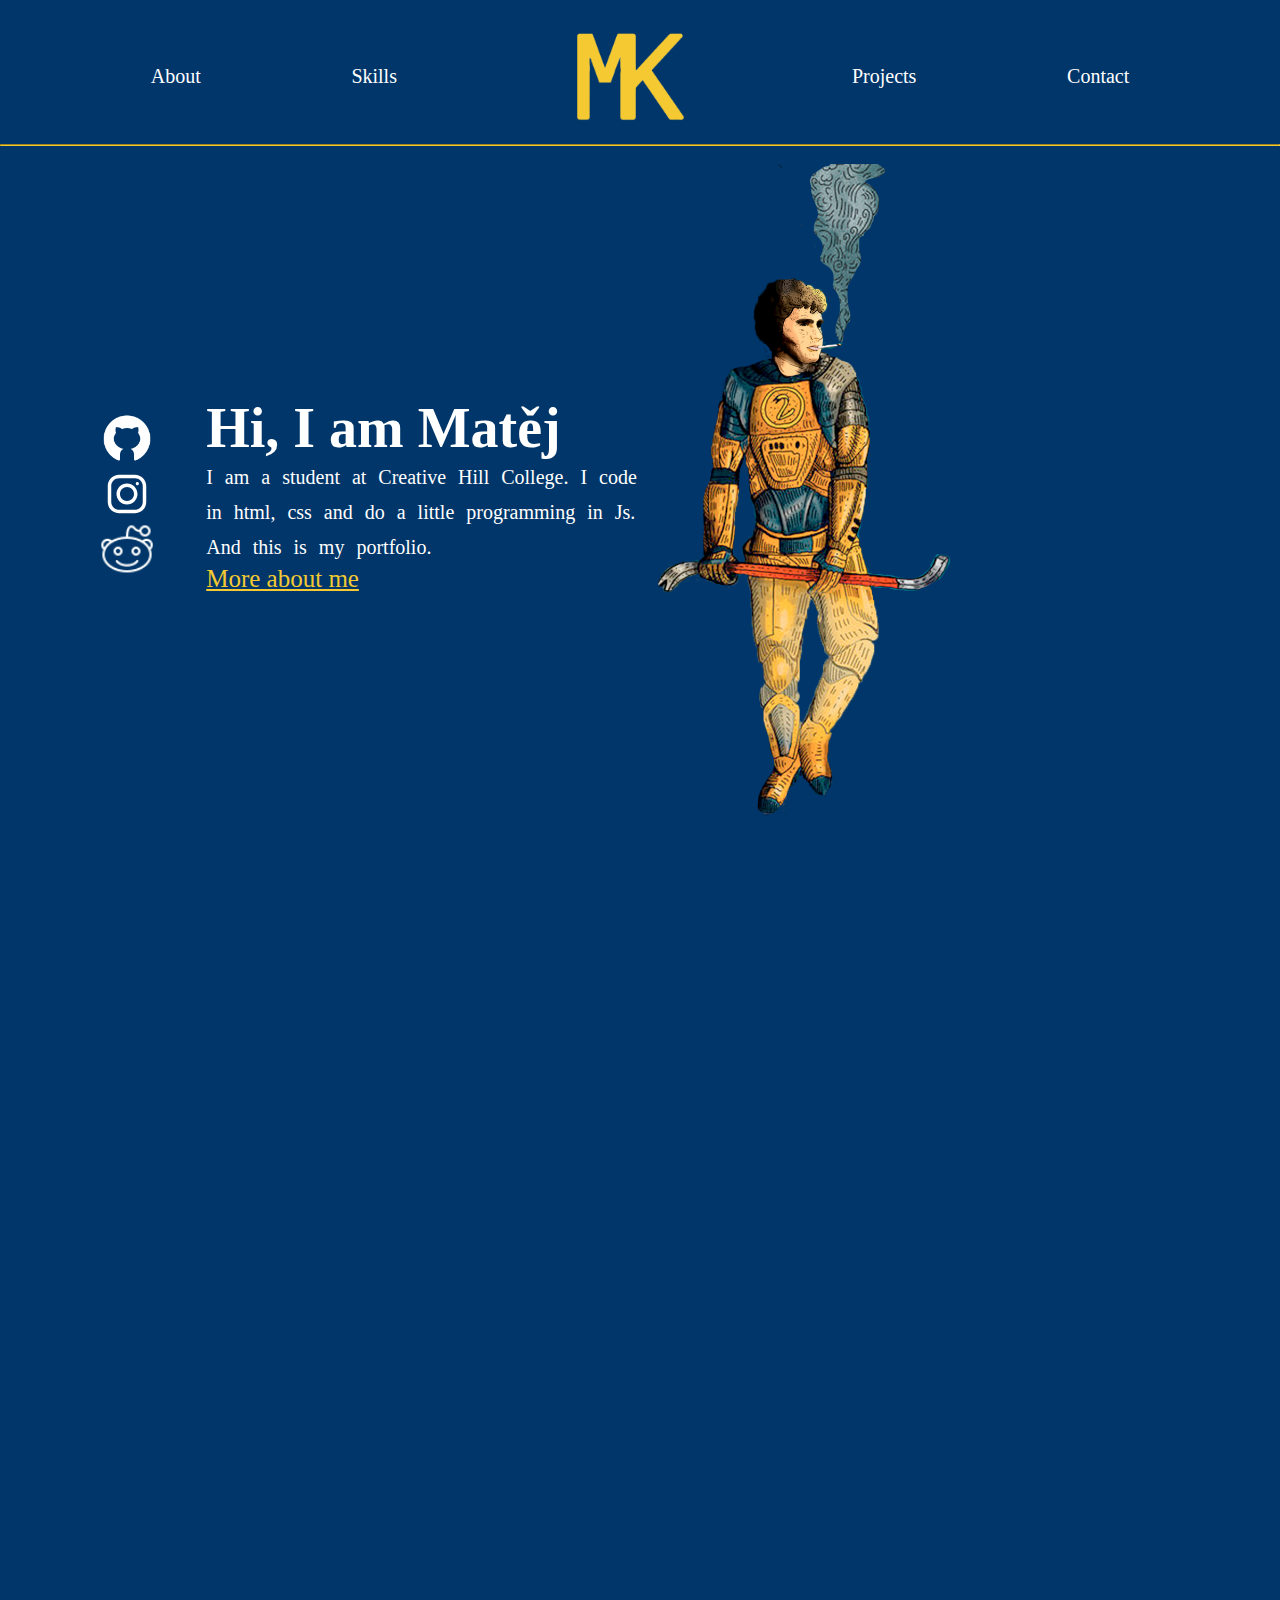
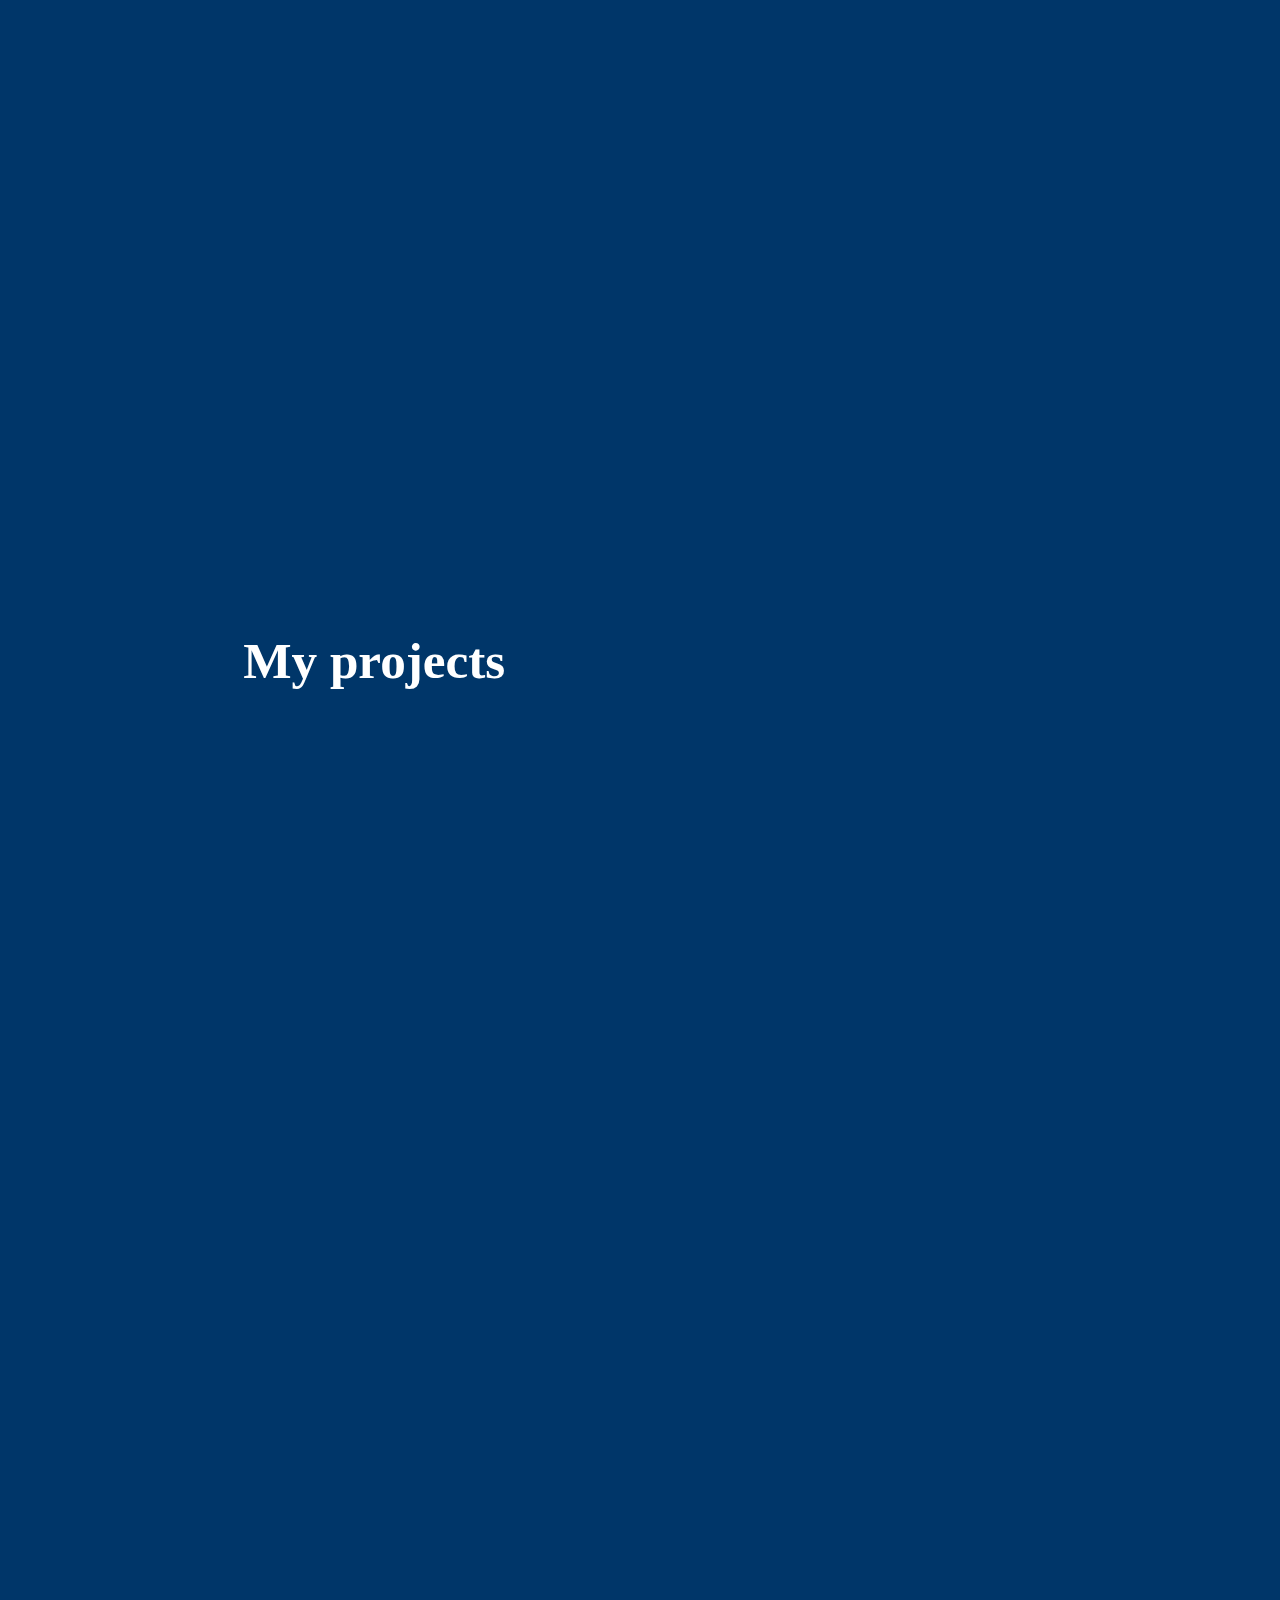
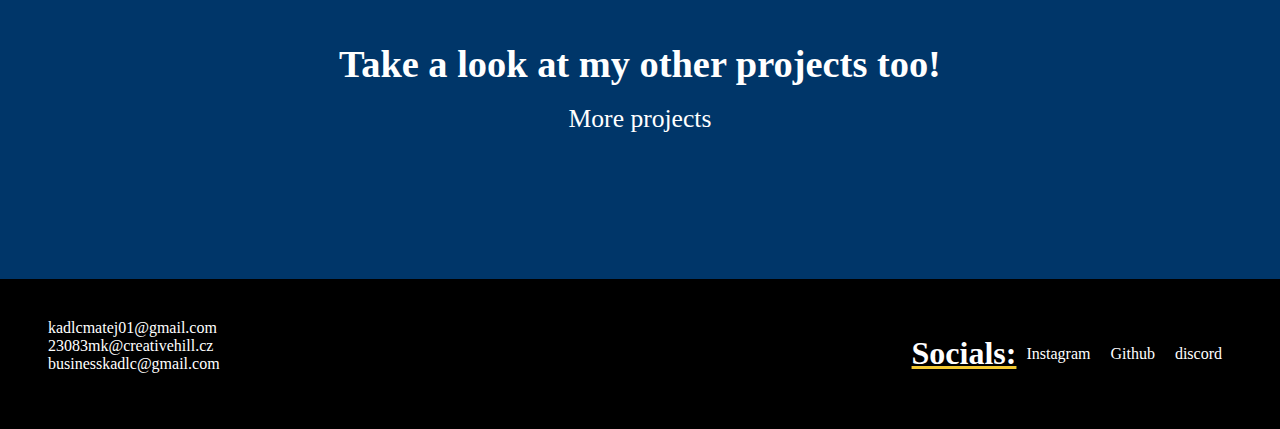
==== commit 80825251: "So many little details left then I am done with this page" ====
--- a/index.html
+++ b/index.html
@@ -21,6 +21,17 @@
                 </ul>
              <hr>
         </nav>
+        <label class="hamburger-menu">
+            <input type="checkbox" />
+          </label>
+          <aside class="sidebar">
+            <nav>
+                <li><a href="#About">About</a></li>
+                <li><a href="#Skills">Skills</a></li>
+                <li><a href="#Projects">Projects</a></li>
+                <li ><a href="#Contact">Contact</a></li>
+            </nav>
+          </aside>
         <div class="home">
             <div class="home-socials">
                 <a href="https://github.com/pezoun"><img class="social-icon" src="icons/icons8-github-glyph/icons8-github-96.png" alt=""></a>
@@ -140,28 +151,27 @@
                             </div>
                         </div>
                     </div>
+                 </div>
+                 <div data-aos="fade-left">
+                     <div class="project-card">
+                    <img class="project-card-img" src="images/Python.png" alt="">
+                         <div class="project-card-text">
+                            <a target="_blank" href="https://github.com/pezoun/Py-password-generator"><h4>Random password generator</h4></a>
+                            <p>THis was another thing I did for talent tests, really basic.</p>
+                            <div class="project-card-language-bar-container">
+                                <p>Python</p>
+                            </div>
+                         </div>
+                     </div>
                 </div>
-               <div data-aos="fade-left">
-                <div class="project-card">
-                    <img class="project-card-img" src="images/Python.png" alt="">
-                    <div class="project-card-text">
-                        <a target="_blank" href="https://github.com/pezoun/Py-password-generator"><h4>Random password generator</h4></a>
-                        <p>THis was another thing I did for talent tests, really basic.</p>
-                        <div class="project-card-language-bar-container">
-                                <p>Python</p>
-
-                        </div>
-                        <div class="project-card-link">
-                            <p>Code here</p>
-                        </div>
-                    </div>
-                </div>
-               </div>
             </div>
         </div>
     </div>
-    <div class="project-page-link">
-        <a class="project-link" href="projects.html">More projects</a>
+    <div class="more-project-container">
+        <h2>Take a look at my other projects too!</h2>
+        <div class="project-page-link">
+            <a class="project-link" href="projects.html">More projects</a>
+        </div>
     </div>
     <footer id="Contact">
              <div class="footer-email">
--- a/style.css
+++ b/style.css
@@ -13,20 +13,19 @@
 body {
   background-color: #003669;
   font-family: Andale mono;
-  
     min-width: fit-content;
-
+    width: 100%;
+    overflow-x: hidden;
 }
 @font-face {
   font-family: Andale mono;
   src: url(font/andale-mono-2.zip);
 }
-.logo {
-  width: 260px;
-  height: 190px;
-}
 .top, .skills, .project-heading {
   scroll-snap-align: start;
+}
+.hamburger-menu{
+  display: none;
 }
 nav {
   width: auto;
@@ -83,6 +82,8 @@
   margin-left: auto;
 }
 .logo {
+  width: 12vw;
+
   order: 2;
   z-index: 1000;
   margin: auto;
@@ -100,28 +101,24 @@
 .home {
   display: flex;
   flex-direction: row;
+  align-items: center;
 }
 .home-portrait {
-  width: 50vw;
-  height: 70vh;
+  width: 27vw;
+  height: 75vh;
   object-fit: cover;
-  margin-left: évw;
+  margin-top: 2vh;
 }
 .portrait-container {
-  width: 1vw;
-  height: 2vh;
+  height: 100%;
+  overflow-x: hidden;
 }
 .home {
   display: flex;
   flex-direction: row;
   margin-left: 11vh;
 }
-.home-socials {
-  margin-top: 10em;
-  padding-left: 3vw;
-}
 .home-about {
-  margin-top: 5em;
   margin-left: 4vw;
   font-size: 28px;
   color: white;
@@ -259,6 +256,10 @@
   display: flex;
   flex-direction: column;
   margin-top: 2em;
+  
+}
+.sidebar li{
+  display: none;
 }
 .projects {
   display: flex;
@@ -271,6 +272,7 @@
   width: 100%;
   margin-top: 20vh;
   margin-bottom: 20vh;
+  overflow-x: hidden visible;
 }
 .project-heading {
   color: white;
@@ -347,16 +349,24 @@
   color: rgb(0, 0, 0);
   background:#F4C931;
 }
+.more-project-container{
+  display: flex;
+  flex-direction: column;
+  align-items: center;
+}
+.more-project-container h2{
+  color: white;
+  font-size: 3vw;
+  margin-bottom: 2vh;
+}
 .project-page-link {
-  display: flex;
-  justify-content: center;
   padding-top: -79px;
   padding-bottom: 145px;
   font-size: 2vw;
 }
 .project-link:hover {
   color: #F4C931;
-  transition: 50ms ease-out 100ms;
+  transition: 50ms ease-in-out;
 }
 footer {
   width: 100%;
@@ -364,6 +374,7 @@
   display: flex;
   justify-content: space-between;
   background: black;
+  overflow-x: hidden;
 }
 footer a:hover {
   color: #F4C931;
@@ -432,9 +443,8 @@
   width: 100%;
 }
 .logo-about {
-  width: 18vw;
-  height: 22vh;
-  object-fit: cover;
+  width: 12vw;
+  margin-left: 6vw;
 }
 .aboutme-container {
   display: flex;
@@ -490,20 +500,28 @@
   html {
     scroll-snap-type: none;
   }
+  .logo{
+    width: 17vw;
+  }
+  .logo-about{
+    width: 17vw;
+    margin-left: 2vw;
+  }
+  .project-heading-2{
+    font-size: 7vw;
+    margin-left: 8vw;
+    padding-top: 12vh;
+  }
   .about-li a{
     font-size: 30px;
   }
-  * {
-    margin: 0;
-    padding: 0;
-    box-sizing: border-box;
-  }
   .home-portrait{
-    width: 44vw;
-    height: 44vh;
-    margin-left: -3vw;
-  }
-
+    width: 24vw;
+    height: 45vh 
+  }
+  .home{
+    margin-left: 7vh;
+  }
   .project-heading {
     color: white;
     font-size: 8vw;
@@ -517,6 +535,7 @@
     height: 28vw;
     width: 42vw;
   }
+  
   .project-page-link {
     font-size: 4vw;
     padding-top: -79px;
@@ -524,7 +543,7 @@
   }
   .footer-email {
     font-size: 3vw;
-    margin-top: -3vh;
+    margin-top: -4vh;
     margin-left: 4vw;
   }
   .footer-social a {
@@ -542,18 +561,124 @@
   }
 }
 @media(max-width:431px){
+  nav hr{
+    margin-top: 2vh;
+  }
+  .left-nav, .right-nav{
+    display: none;
+  }
+  .logo{
+    width: 150px;
+    height: 157px;
+    margin-top: 0.5vh;
+    margin-left: 50vw;
+  }
+  :root {
+    --bar-width: 100px;
+    --bar-height: 12px;
+    --hamburger-gap: 8px;
+    --foreground: #F4C931;
+    --background: white;
+    --hamburger-margin: 40px;
+    --animation-timing: 200ms ease-in-out;
+    --hamburger-height: calc(var(--bar-height) * 3 + var(--hamburger-gap) * 2);
+  }
+  
+  .hamburger-menu {
+    --x-width: calc(var(--hamburger-height) * 1.41421356237);
+  
+    display: flex;
+    flex-direction: column;
+    gap: var(--hamburger-gap);
+    width: max-content;
+    position: absolute;
+    top: 67px;
+    left: var(--hamburger-margin);
+    z-index: 2;
+    cursor: pointer;
+  }
+  
+  .hamburger-menu:has(input:checked) {
+    --foreground: white;
+    --background: #333;
+  }
+  
+  .hamburger-menu:has(input:focus-visible)::before,
+  .hamburger-menu:has(input:focus-visible)::after,
+  .hamburger-menu input:focus-visible {
+    border: 1px solid var(--background);
+    box-shadow: 0 0 0 1px var(--foreground);
+  }
+  
+  .hamburger-menu::before,
+  .hamburger-menu::after,
+  .hamburger-menu input {
+    content: "";
+    width: var(--bar-width);
+    height: var(--bar-height);
+    background-color: var(--foreground);
+    border-radius: 9999px;
+    transform-origin: left center;
+    transition: opacity var(--animation-timing), width var(--animation-timing),
+      rotate var(--animation-timing), translate var(--animation-timing),
+      background-color var(--animation-timing);
+  }
+  
+  .hamburger-menu input {
+    appearance: none;
+    padding: 0;
+    margin: 0;
+    outline: none;
+    pointer-events: none;
+  }
+  
+  .hamburger-menu:has(input:checked)::before {
+    rotate: 45deg;
+    width: var(--x-width);
+    translate: 0 calc(var(--bar-height) / -2);
+  }
+  
+  .hamburger-menu:has(input:checked)::after {
+    rotate: -45deg;
+    width: var(--x-width);
+    translate: 0 calc(var(--bar-height) / 2);
+  }
+  
+  .hamburger-menu input:checked {
+    opacity: 0;
+    width: 0;
+  }
+  
+  .sidebar {
+    transition: translate var(--animation-timing);
+    translate: -100%;
+    padding: 0.5rem 1rem;
+    padding-top: calc(var(--hamburger-height) + var(--hamburger-margin) + 1rem);
+    background-color:#003669;
+    color: var(--background);
+    max-width: 31rem;
+    min-height: 100vh;
+  }
+  
+  .hamburger-menu:has(input:checked) + .sidebar {
+    translate: 0;
+  }
   .home{
-    justify-content: center;
-  }
-  .home-portrait{
-    display: none;
+   flex-direction: column;
+    margin-top: -92vh;
+    margin-left: 7vw;
   }
   .home-socials{
     display: none;
   }
+  .home-portrait{
+    width: 80vw;
+    height: 75vh;
+  }
   .skills-other{
     margin-top: 35vh;
   }
+
   .skills-main{
     margin-top: 25vh;
   }
@@ -568,20 +693,26 @@
     margin-top: 20vh;
     margin-bottom: 10vh;
   }
+  footer{
+    flex-direction: column;
+    height: 300px;
+  }
   .footer-email{
-    font-size: 4vw;
-    margin-top: 0.25vh;
+    font-size: 6vw;
+    margin-left: 20vw;
   }
   .footer-social {
     padding-bottom: 20px;
    flex-direction: column;
+   margin-right: 0em;
   }
   .footer-social h1{
     margin: 0;
-    font-size: 6vw;
+    font-size: 10vw;
   }
   .footer-social a {
-    line-height: 5px;
+    line-height: 15px;
+    font-size: 7vw;
   }
   .about-li a {
     font-size: 35px;
@@ -607,6 +738,7 @@
   }
   .right-project-card-column{
     margin-top: 0vh;
+    overflow-x: hidden;
   }
   .playlist-child{
     flex-direction: column;
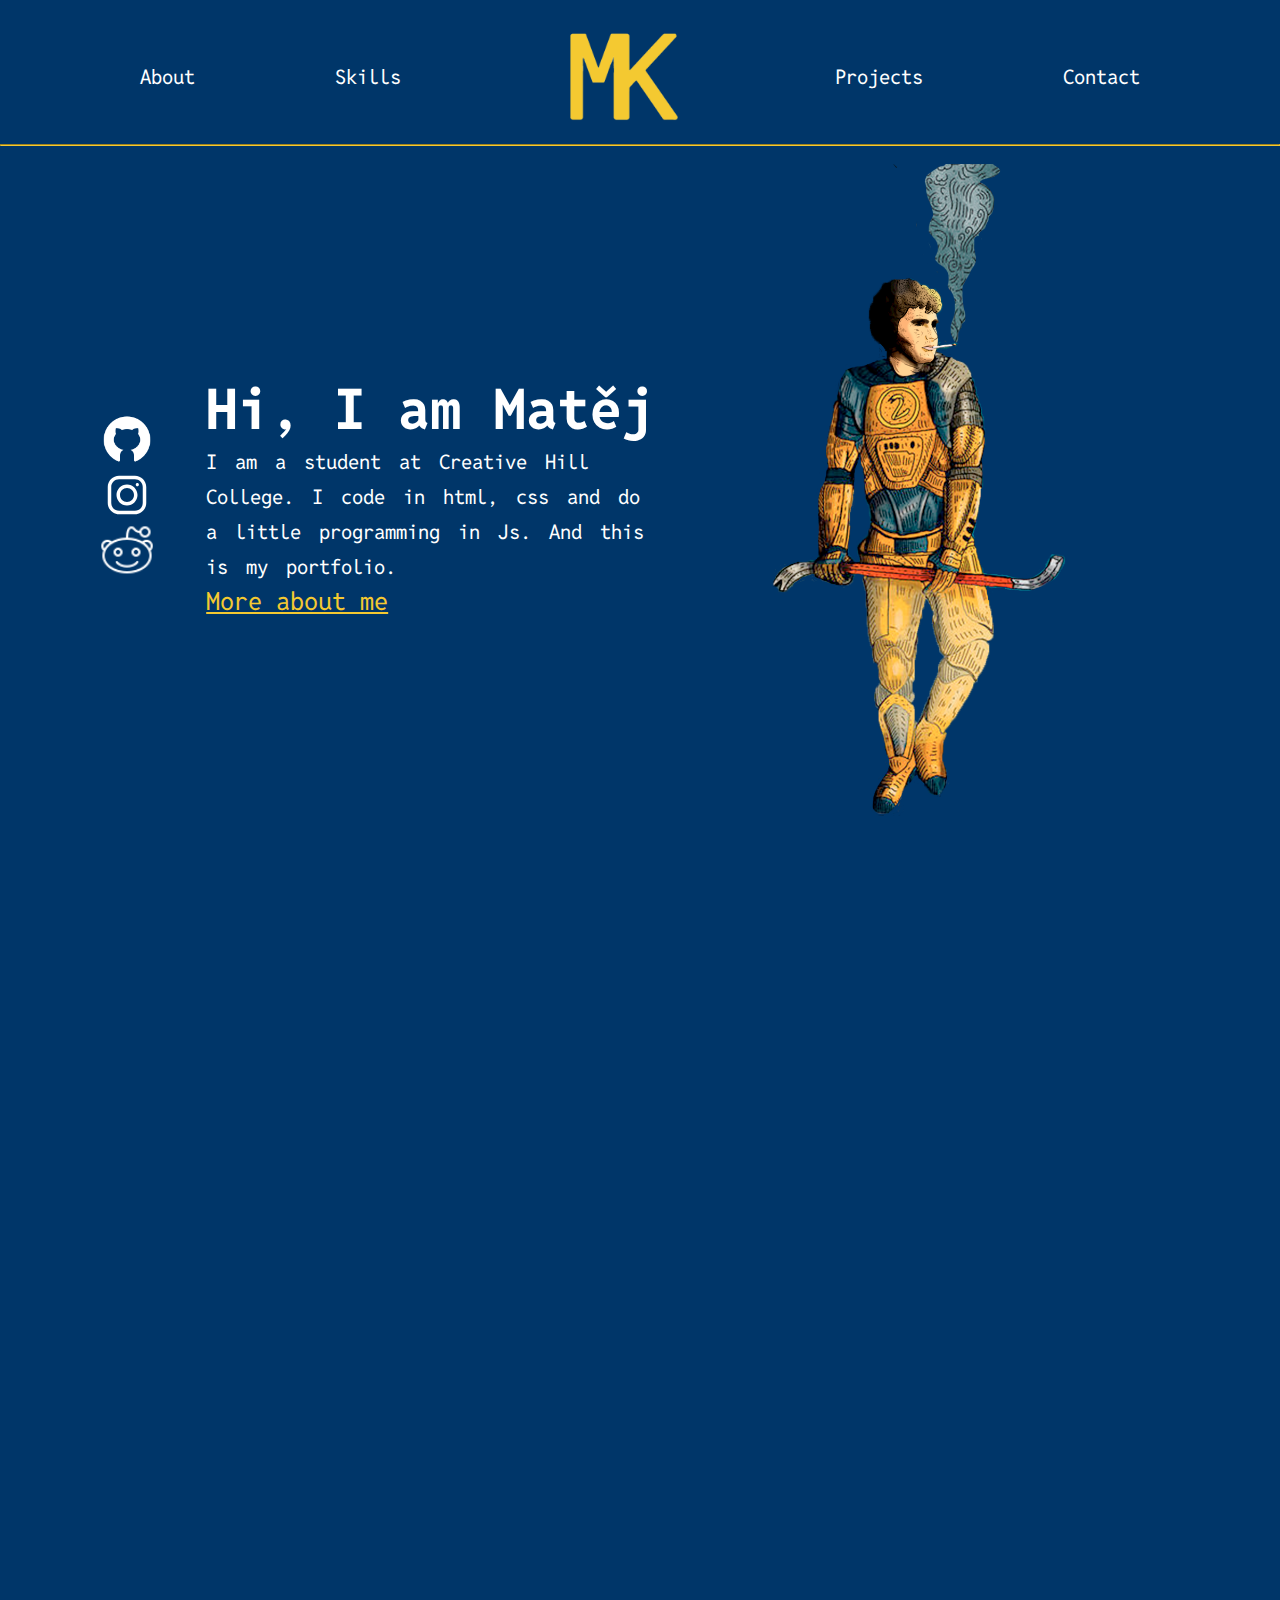
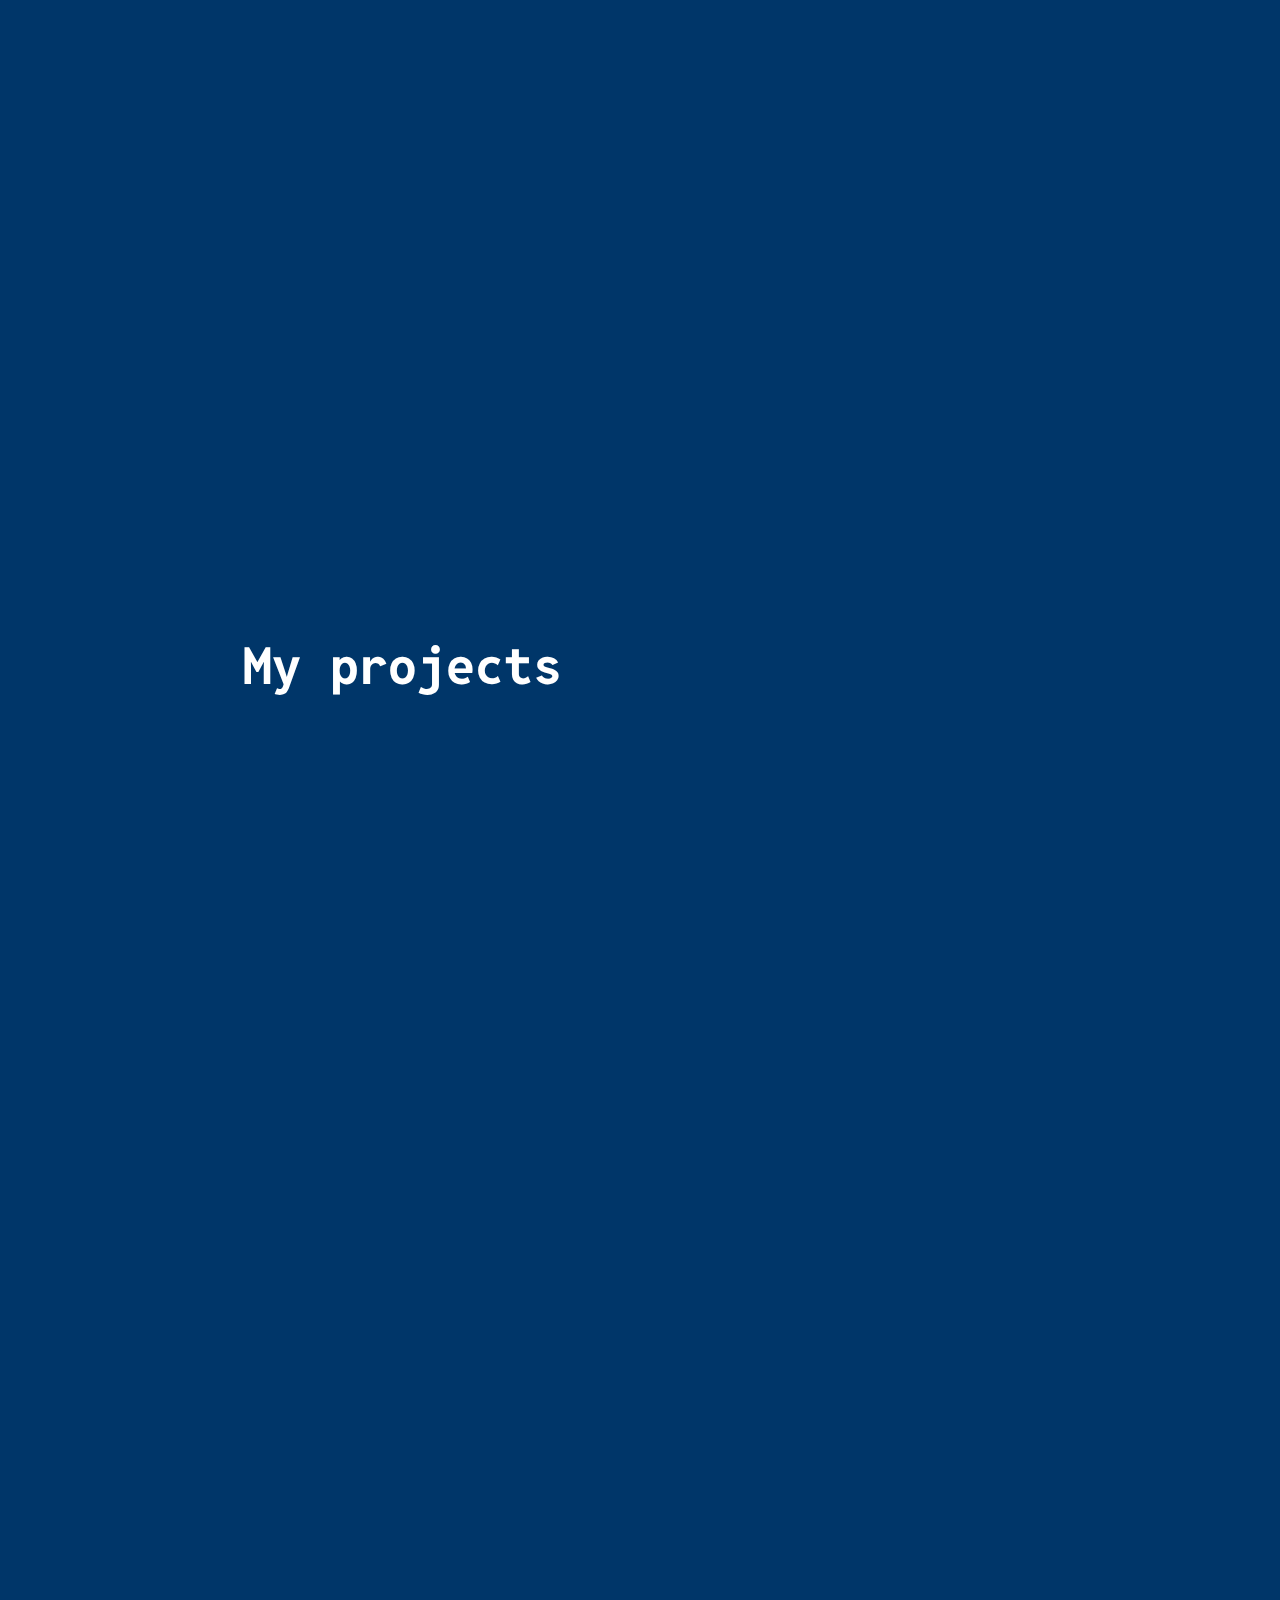
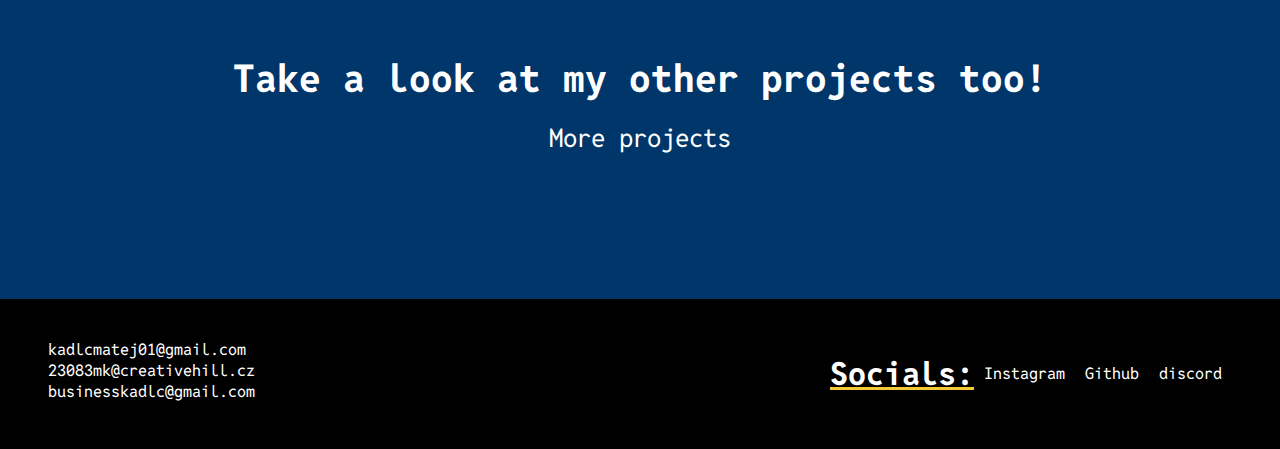
==== commit 05ea4cf7: "new font" ====
--- a/index.html
+++ b/index.html
@@ -4,6 +4,9 @@
     <meta charset="UTF-8">
     <meta name="viewport" content="width=device-width, initial-scale=1.0">
     <meta name="viewport" content="width=device-width">
+    <link rel="preconnect" href="https://fonts.googleapis.com">
+    <link rel="preconnect" href="https://fonts.gstatic.com" crossorigin>
+    <link href="https://fonts.googleapis.com/css2?family=Reddit+Mono:wght@200..900&display=swap" rel="stylesheet">
     <link rel="stylesheet" href="style.css">
     <link href="https://unpkg.com/aos@2.3.1/dist/aos.css" rel="stylesheet">
     <title>Matěj Kadlčák</title>
--- a/style.css
+++ b/style.css
@@ -12,7 +12,7 @@
 }
 body {
   background-color: #003669;
-  font-family: Andale mono;
+  font-family:Reddit mono;
     min-width: fit-content;
     width: 100%;
     overflow-x: hidden;
@@ -108,10 +108,12 @@
   height: 75vh;
   object-fit: cover;
   margin-top: 2vh;
+  margin-left: 9vw;
 }
 .portrait-container {
   height: 100%;
   overflow-x: hidden;
+  
 }
 .home {
   display: flex;
@@ -512,6 +514,18 @@
     margin-left: 8vw;
     padding-top: 12vh;
   }
+  .playlist-img{
+    width: 50vw;
+  }
+  .playlist-text{
+    width: 60vw;
+  }
+  .aboutme-container h2{
+    font-size: 8vw;
+  }
+  .playlist-container h1{
+    font-size: 8vw;
+  }
   .about-li a{
     font-size: 30px;
   }
@@ -535,7 +549,10 @@
     height: 28vw;
     width: 42vw;
   }
-  
+  .playlist-child{
+    flex-direction: column;
+    width: 50vw;
+  }
   .project-page-link {
     font-size: 4vw;
     padding-top: -79px;
@@ -558,6 +575,9 @@
   }
   .about-li a {
     margin-right: -1vw;
+  }
+  .home-portrait{
+    margin-left: 0;
   }
 }
 @media(max-width:431px){
@@ -699,7 +719,7 @@
   }
   .footer-email{
     font-size: 6vw;
-    margin-left: 20vw;
+    margin-left: 18vw;
   }
   .footer-social {
     padding-bottom: 20px;
@@ -720,10 +740,10 @@
     margin-left: 0vw;
   }
   .logo-about{
-    width: 22vw;
-    height: 22vh;
+    width: 30vw;
     margin-left: 0vw;
     margin-right: 0;
+
   }
   .aboutme-container h2 {
     font-size: 10vw;
@@ -753,4 +773,7 @@
   .project-link{
     font-size: 8vw;
   }
+  .more-project-container h2{
+    font-size: 5vw;
+  }
 }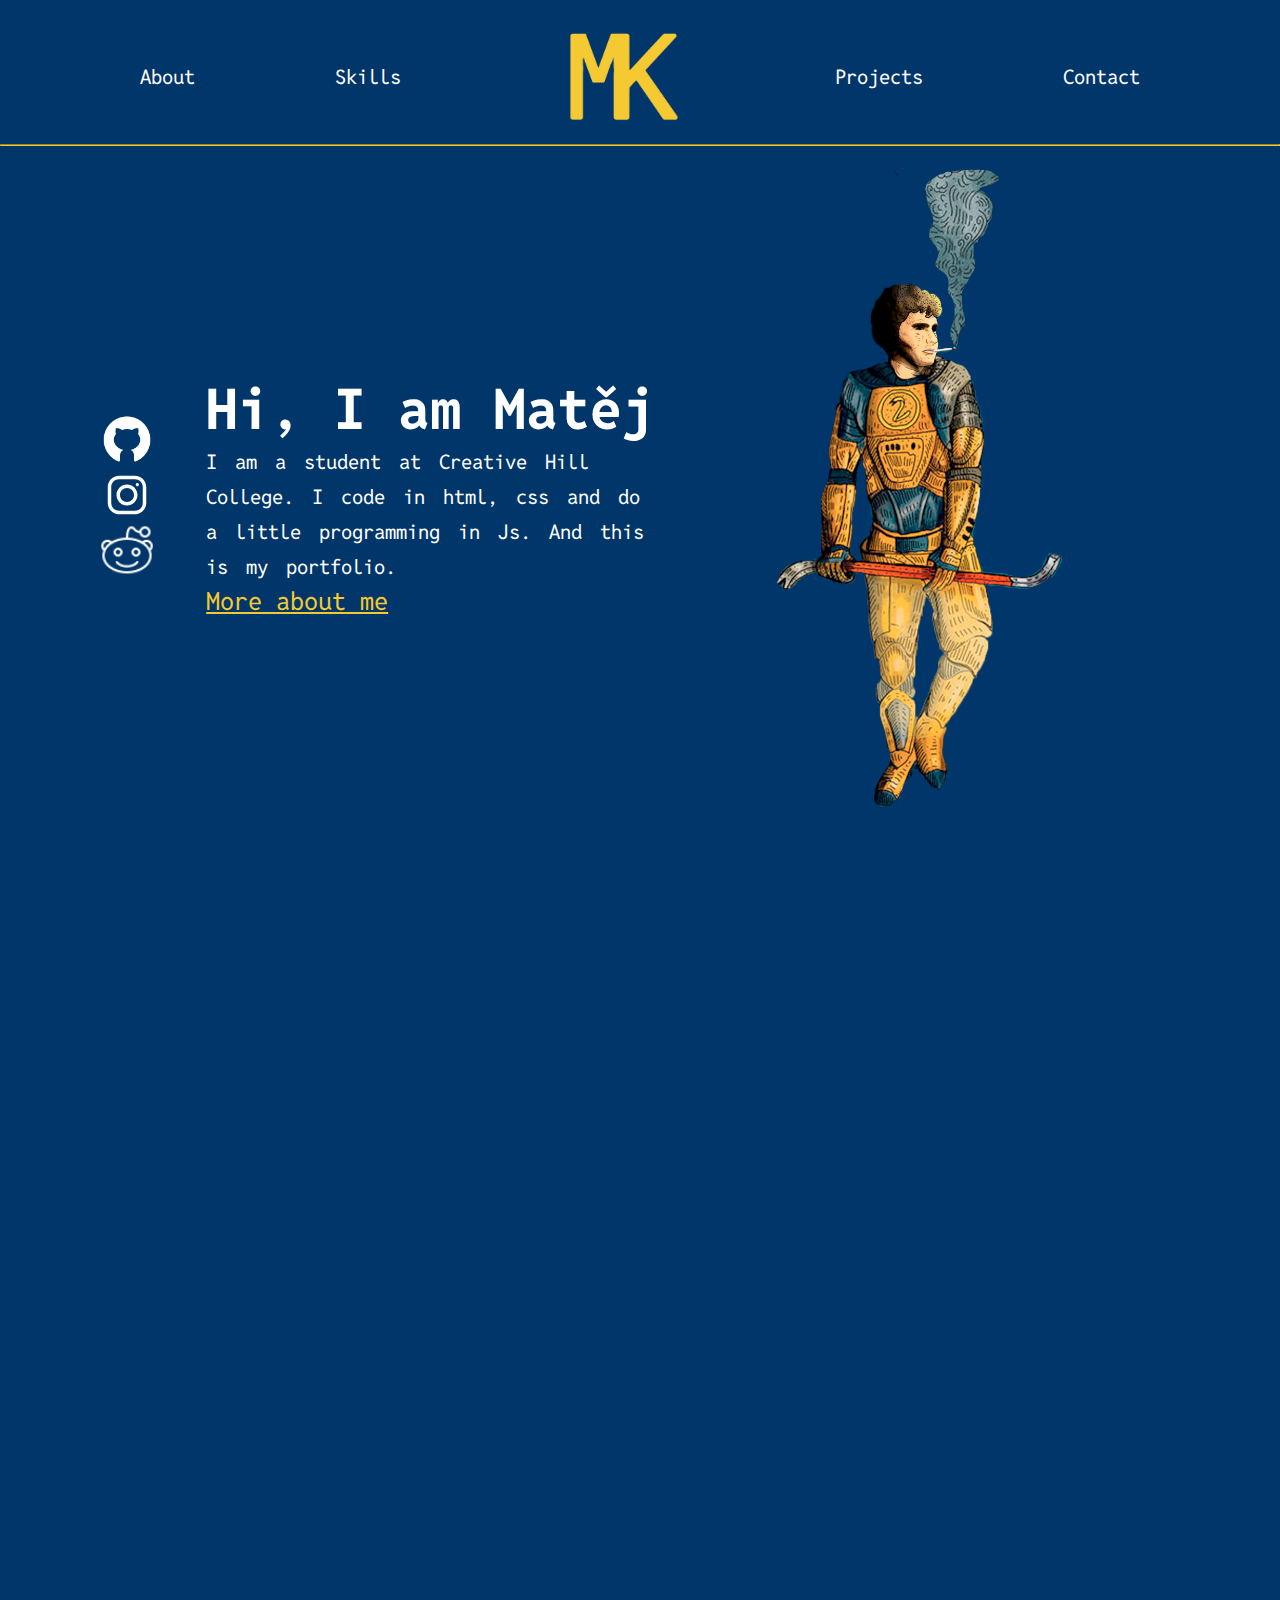
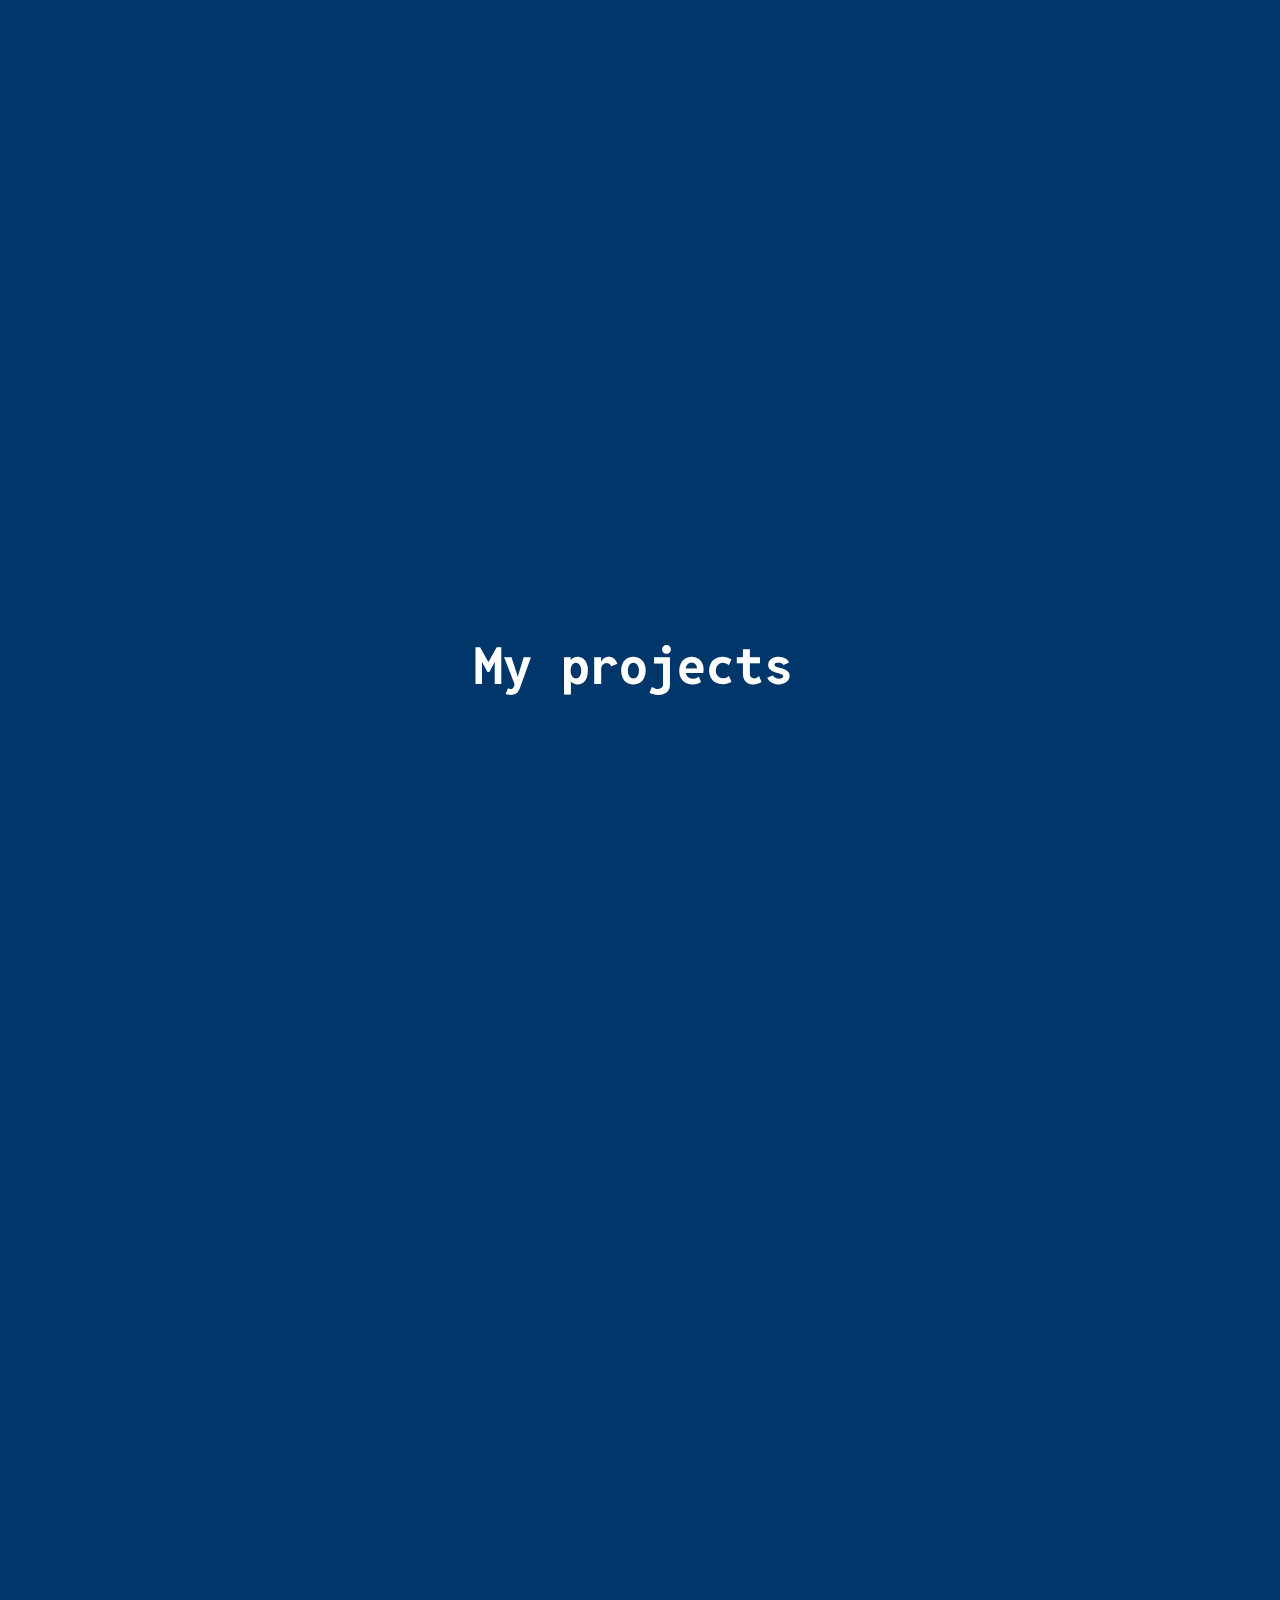
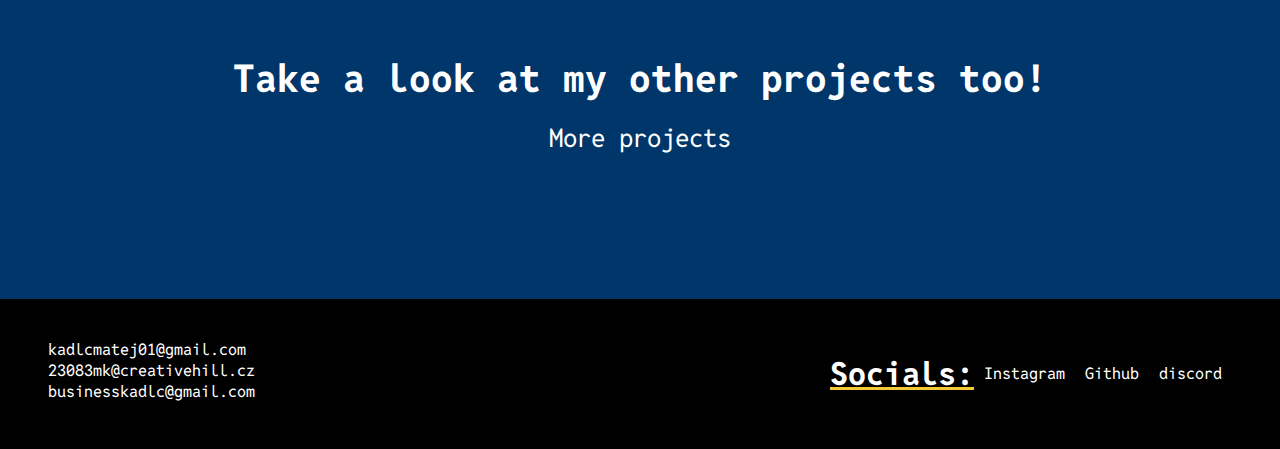
==== commit bdeab457: "Only thing that needs to be done is perma hover on touch devices and better project card links" ====
--- a/index.html
+++ b/index.html
@@ -32,7 +32,7 @@
                 <li><a href="#About">About</a></li>
                 <li><a href="#Skills">Skills</a></li>
                 <li><a href="#Projects">Projects</a></li>
-                <li ><a href="#Contact">Contact</a></li>
+                <li><a href="#Contact">Contact</a></li>
             </nav>
           </aside>
         <div class="home">
--- a/style.css
+++ b/style.css
@@ -106,7 +106,7 @@
 .home-portrait {
   width: 27vw;
   height: 75vh;
-  object-fit: cover;
+  object-fit: contain;
   margin-top: 2vh;
   margin-left: 9vw;
 }
@@ -279,7 +279,7 @@
 .project-heading {
   color: white;
   font-size: 4vw;
-  margin-left: 19vw;
+  margin-left: 37vw;
   padding-top: 20vh;
 }
 .project-heading-2 {
@@ -498,7 +498,7 @@
   width: 40vw;
   padding: 50px;
 }
-@media (max-width: 1024px) {
+@media (max-width: 1025px) {
   html {
     scroll-snap-type: none;
   }
@@ -539,7 +539,7 @@
   .project-heading {
     color: white;
     font-size: 8vw;
-    margin-left: 24vw;
+    margin-left: 25vw;
     padding-top: 20vh;
   }
   .projects {
@@ -560,8 +560,9 @@
   }
   .footer-email {
     font-size: 3vw;
-    margin-top: -4vh;
+    margin-top: -1vh;
     margin-left: 4vw;
+    padding: 20px;
   }
   .footer-social a {
     font-size: 3vw;
@@ -578,6 +579,57 @@
   }
   .home-portrait{
     margin-left: 0;
+  }
+}
+@media(hover: hover){
+  .project-card {
+    position: relative;
+    overflow: hidden;
+    margin-bottom: 20px;
+  }
+  .project-card-text {
+    position: absolute;
+    top: 0;
+    left: 0;
+    width: 100%;
+    height: 100%;
+    padding: 20px;
+    background-color: rgba(0, 0, 0, 0.7);
+    color: #fff;
+    text-align: center;
+    opacity: 0;
+    transition: opacity 0.5s ease;
+    display: flex;
+    flex-direction: column;
+    align-items: flex-start;
+    justify-content: flex-end;
+    padding-bottom: 2vh;
+  }
+  .project-card:hover .project-card-text {
+    opacity: 1;
+  }
+  .project-card-text h4 {
+    color: #F4C931;
+    font-size: 3vh;
+    padding-bottom: 1vh;
+    width: 100%;
+    display: flex;
+    text-align: center;
+    flex-direction: column;
+    justify-content: flex-start;
+  }
+  .project-card-language-bar-container p {
+    color: black;
+    font-weight: bold;
+    background: #F4C931;
+    border-radius: 50px;
+    padding: 5px;
+  }
+  .project-card-language-bar-container {
+    display: flex;
+    flex-direction: row;
+    gap: 1vw;
+    padding-top: 2vh;
   }
 }
 @media(max-width:431px){
@@ -679,7 +731,14 @@
     max-width: 31rem;
     min-height: 100vh;
   }
-  
+  .sidebar li{
+    display:flex ;
+    flex-direction: column;
+  }
+  .sidebar nav li a{
+    font-size: 10vw ;
+    margin: 10px;
+  }
   .hamburger-menu:has(input:checked) + .sidebar {
     translate: 0;
   }
@@ -705,6 +764,7 @@
   .project-heading{
     font-size: 10vw;
     margin-top: 15vh;
+    margin-left: 27vw;
   }
   .projects{
     transform: scale(200%);
@@ -719,12 +779,13 @@
   }
   .footer-email{
     font-size: 6vw;
-    margin-left: 18vw;
+    margin: auto;
+    width: fit-content;
   }
   .footer-social {
-    padding-bottom: 20px;
+    margin: auto;
+    padding-top: 2vh;
    flex-direction: column;
-   margin-right: 0em;
   }
   .footer-social h1{
     margin: 0;
@@ -762,6 +823,8 @@
   }
   .playlist-child{
     flex-direction: column;
+    justify-content: center;
+    width: 70vw;
   }
   .playlist-img{
     width: 70vw;
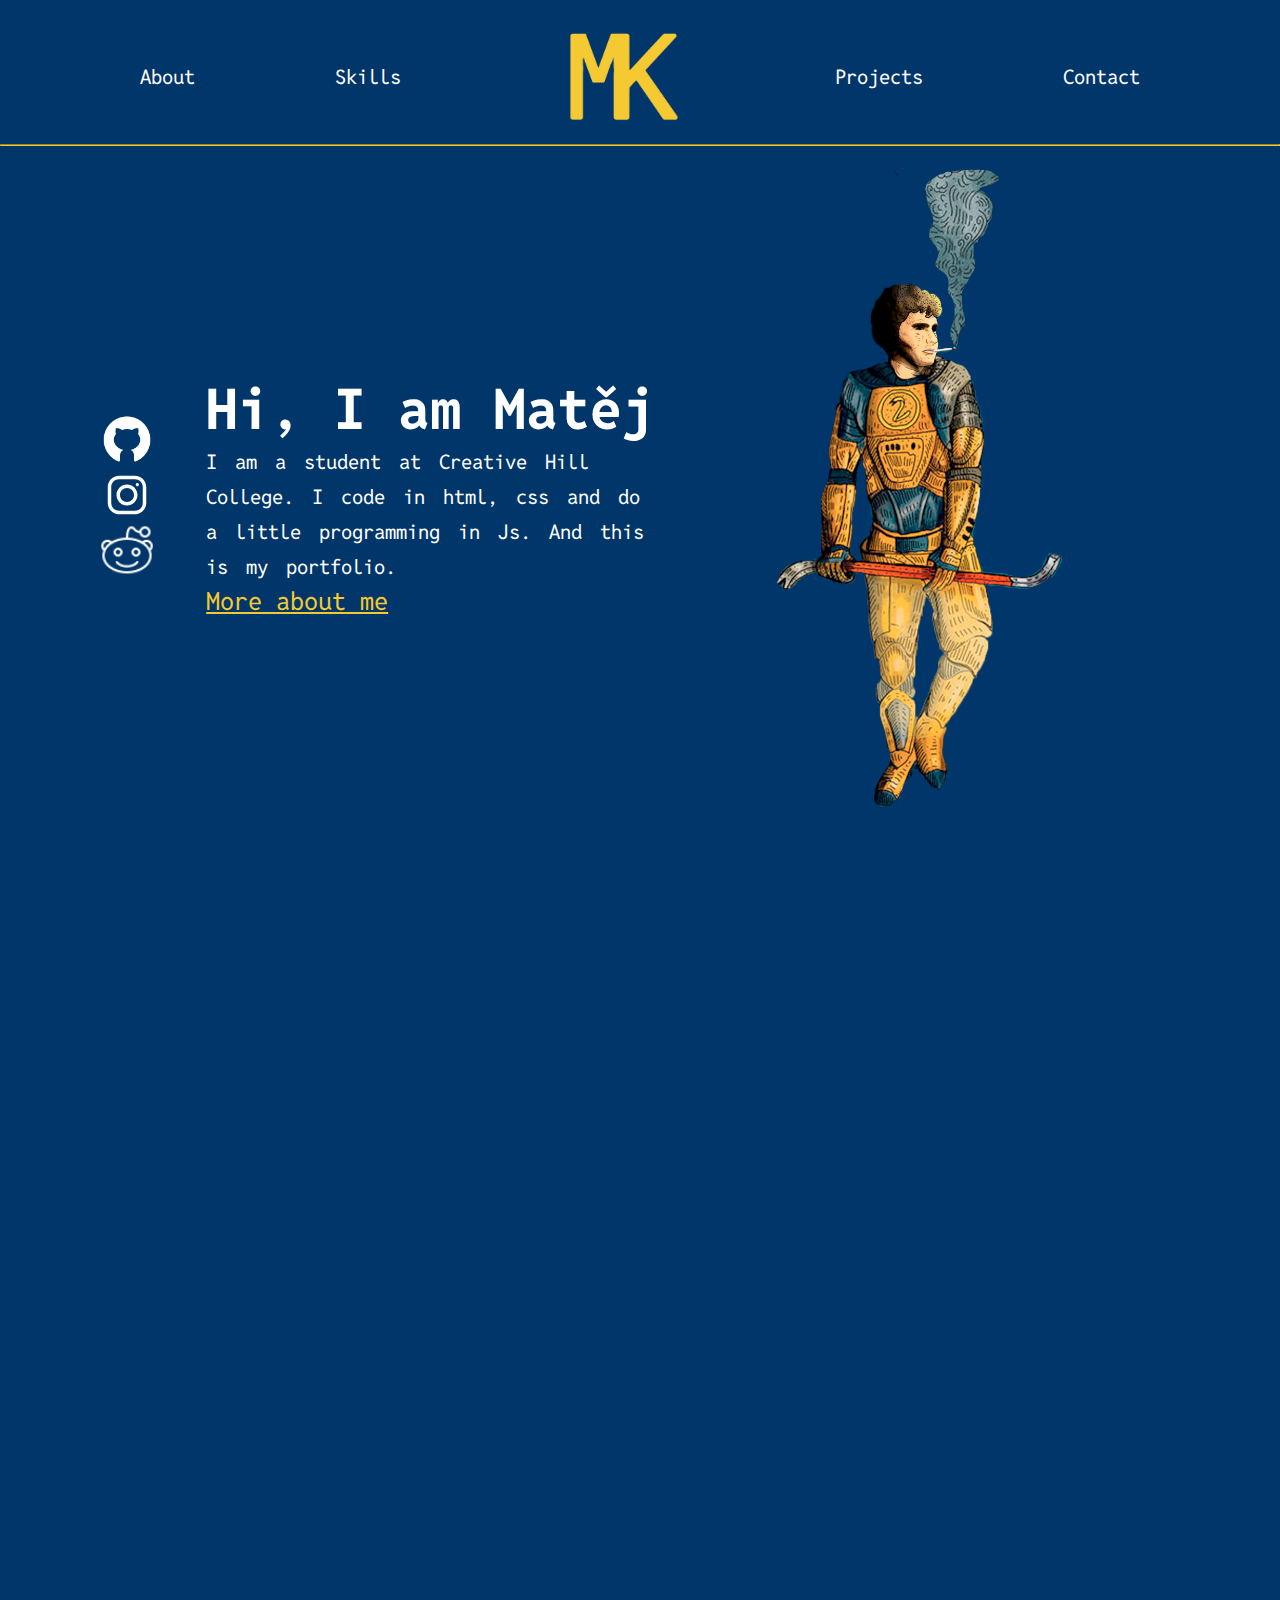
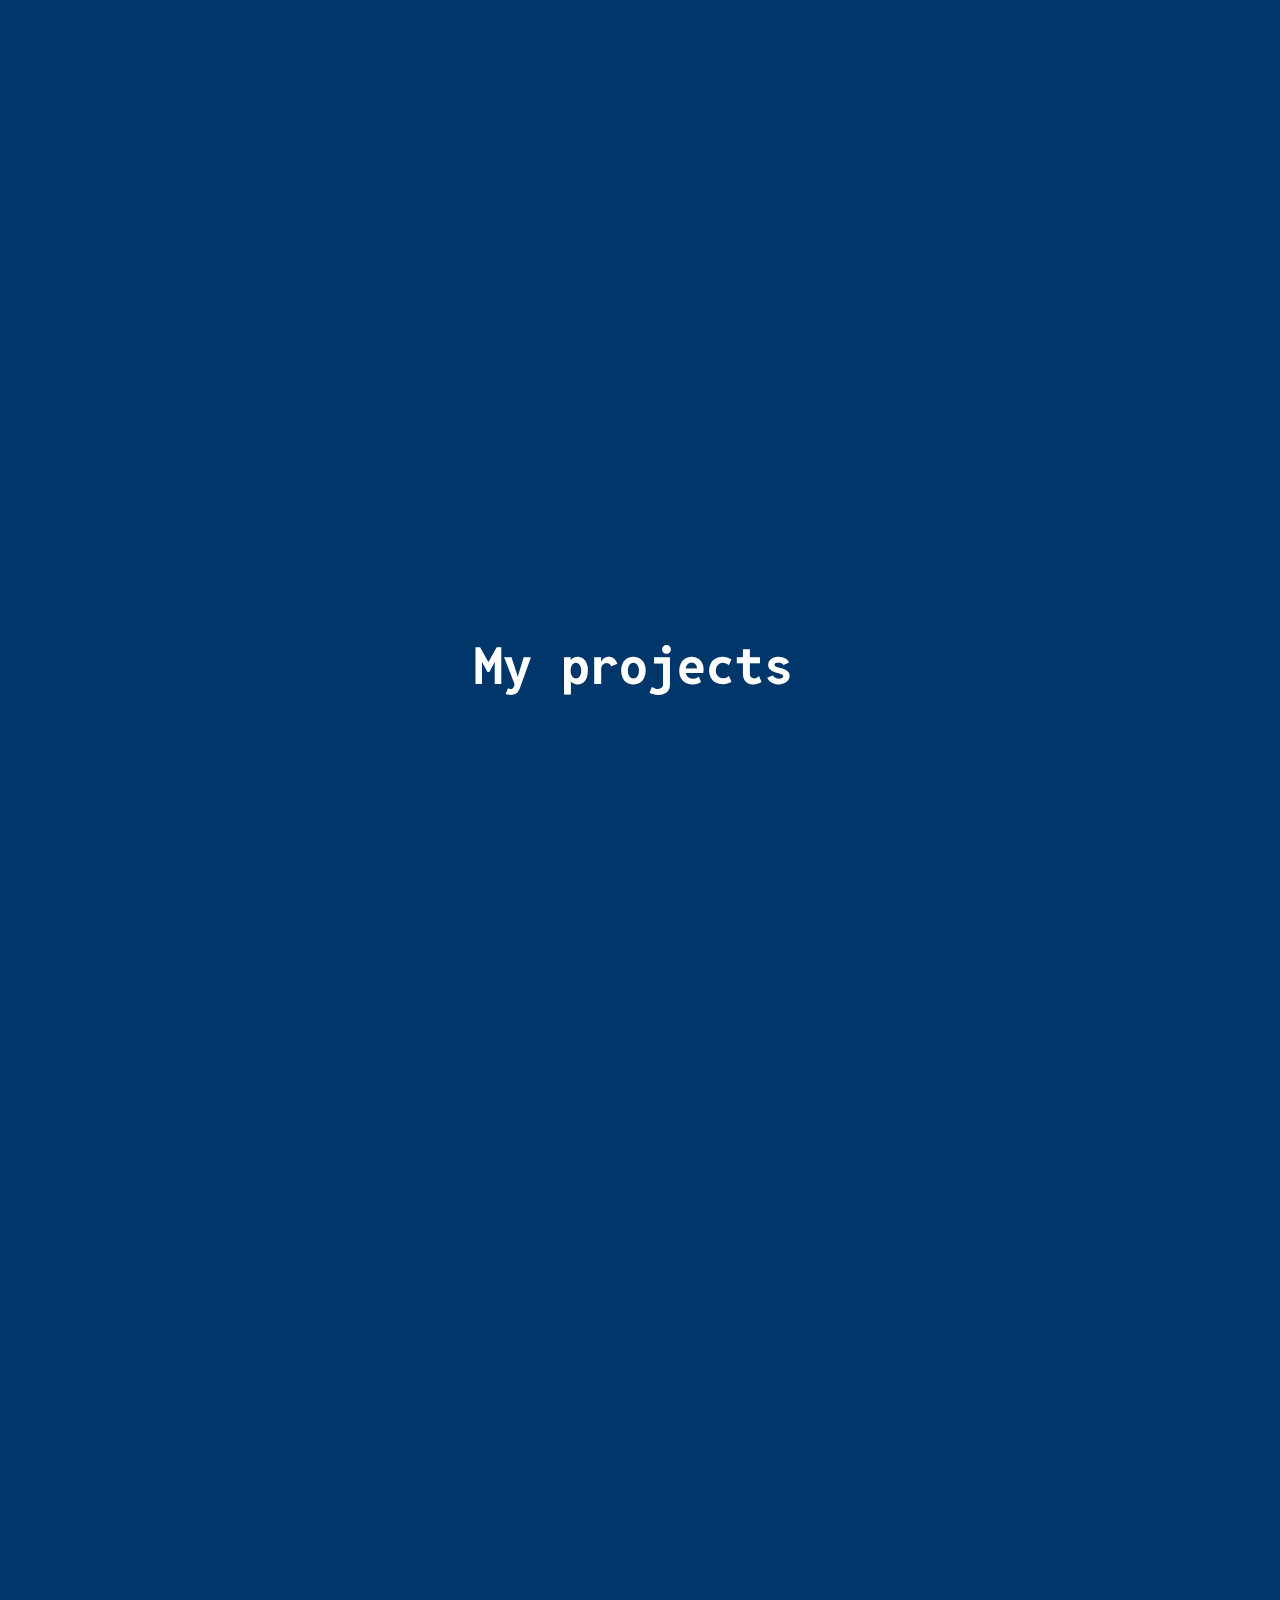
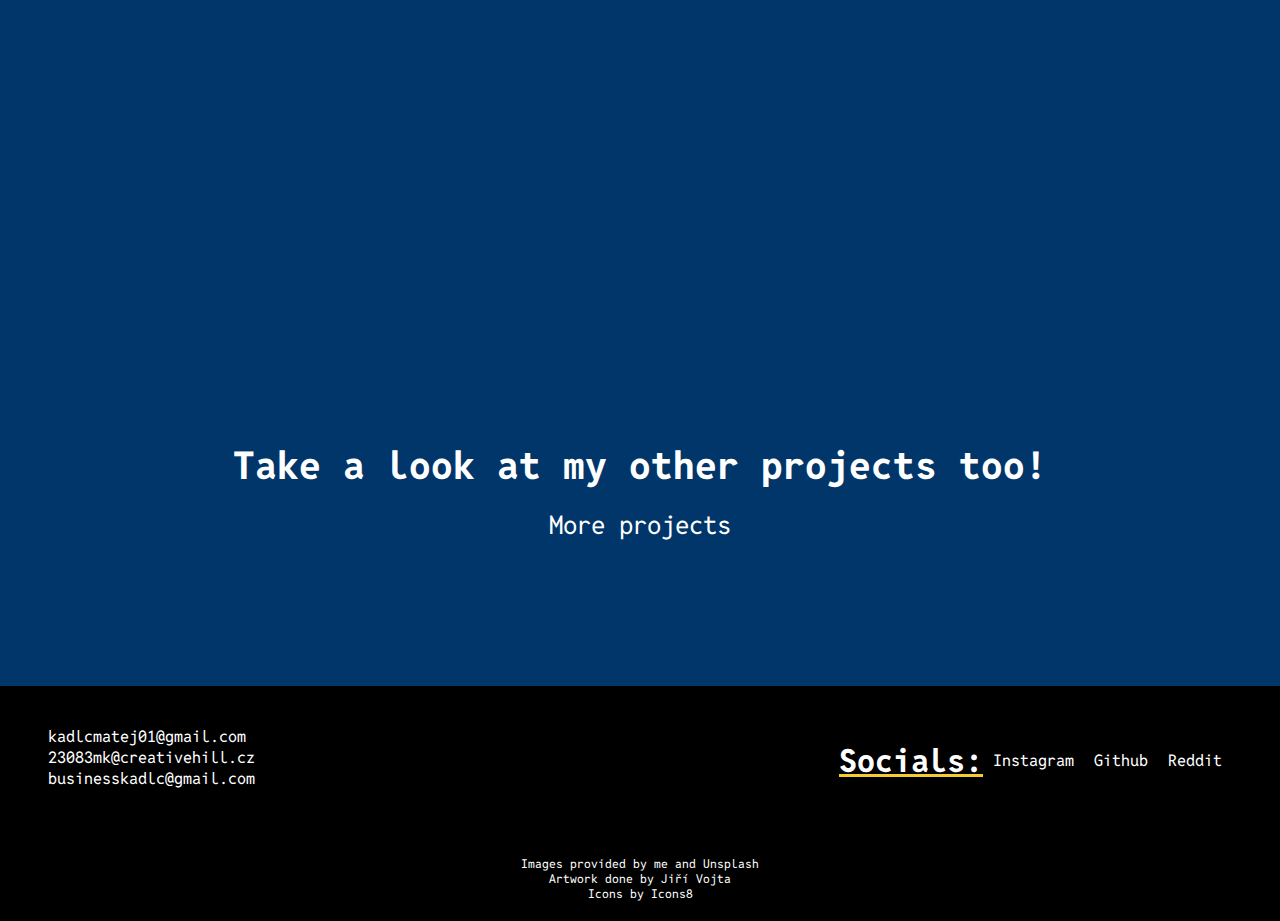
==== commit 9d1b6e65: "Doing focking details" ====
--- a/index.html
+++ b/index.html
@@ -53,9 +53,7 @@
             </div>
         </div>
         </div>
-    </div>
-    
-    
+    </div>    
     <div class="skills">
         <div data-aos="fade-up">
             <div  class="skills-main">
@@ -115,27 +113,31 @@
                 <div data-aos="fade-right">
                     <div class="project-card">
                         <img  class="project-card-img" src="images/random bass generator.png" alt="">
+                          <a target="_blank" href="https://github.com/pezoun/Bass-note-generator"> 
                             <div class="project-card-text">
-                                <a target="_blank" href="https://github.com/pezoun/Bass-note-generator"><h4>Random bass generator</h4></a>
+                                <h4>Random bass generator</h4>
                                 <p>This is a project that i helped with a little.</p>
                             <div class="project-card-language-bar-container">
                                 <p>Html</p>
                                 <p>Css</p>
                                 <p>Javascript</p>
                             </div>
+                            </a> 
                         </div>
                     </div>
                 </div>
                 <div data-aos="fade-right">
                     <div class="project-card">
                         <img class="project-card-img" src="images/Monster-site.png" alt="">
-                        <div class="project-card-text"><a target="_blank" href="https://github.com/pezoun/monster-energy-school-project"><h4>Monster energy site</h4></a>
-                            
-                            <p>My school project for some homework.</p>
+                        <a target="_blank" href="https://github.com/pezoun/Py-password-generator"> 
+                            <div class="project-card-text">
+                                <h4>Monster energy site</h4>
+                                <p>My school project for some homework.</p>
                             <div class="project-card-language-bar-container">
                                 <p>Html</p>
                                 <p>Css</p>
                             </div>
+                            </a> 
                         </div>
                     </div>
                 </div>
@@ -143,29 +145,33 @@
             <div class="right-project-card-column">
                 <div data-aos="fade-left">
                     <div class="project-card">
-                        <a href="https://github.com/pezoun/JS-clock"><img class="project-card-img" src="images/Js-clock.png" alt=""></a>
-                        <div class="project-card-text">
-                            <a target="_blank" href="https://github.com/pezoun/JS-clock"><h4>Javascript clock</h4></a>
-                            <p>One of many of my thing that I used in my talent tests</p>
-                            <div class="project-card-language-bar-container">
-                                <p>Html</p>
-                                <p>Css</p>
-                                <p>JS</p>
-                            </div>
-                        </div>
+                        <img class="project-card-img" src="images/Js-clock.png" alt="">
+                        <a target="_blank" href="https://github.com/pezoun/JS-clock">
+                            <div class="project-card-text">
+                               <h4>Javascript clock</h4>
+                                <p>One of many of my thing that I used in my talent tests</p>
+                                <div class="project-card-language-bar-container">
+                                    <p>Html</p>
+                                    <p>Css</p>
+                                    <p>Javascript</p>
+                                </div>
+                            </div>
+                         </a>
                     </div>
                  </div>
                  <div data-aos="fade-left">
                      <div class="project-card">
                     <img class="project-card-img" src="images/Python.png" alt="">
+                    <a target="_blank" href="https://github.com/pezoun/Py-password-generator">
                          <div class="project-card-text">
-                            <a target="_blank" href="https://github.com/pezoun/Py-password-generator"><h4>Random password generator</h4></a>
+                            <h4>Random password generator</h4>
                             <p>THis was another thing I did for talent tests, really basic.</p>
                             <div class="project-card-language-bar-container">
                                 <p>Python</p>
                             </div>
-                         </div>
-                     </div>
+                        </div>
+                    </div>
+                     </a>
                 </div>
             </div>
         </div>
@@ -184,11 +190,17 @@
             </div>
             <div class="footer-social">
                 <h1>Socials:</h1>
-                <a href="https://www.instagram.com/proste_matej_kemo/">Instagram</a>
-                <a href="https://github.com/pezoun?tab=repositories">Github</a>
-                <a href="">discord</a>
-            </div>
+                <a target="_blank" href="https://www.instagram.com/proste_matej_kemo/">Instagram</a>
+                <a target="_blank" href="https://github.com/pezoun?tab=repositories">Github</a>
+                <a target="_blank" href="https://www.reddit.com/user/KOBLIHCZ/">Reddit</a>
+            </div>
+            
     </footer>
+    <div class="footer-mentions">
+        <p>Images provided by me and <a target="_blank" href="https://unsplash.com">Unsplash</a></p>
+        <p>Artwork done by <a target="_blank" href="https://www.instagram.com/jirivojta.art/">Jiří Vojta</a></p>
+        <p>Icons by <a target="_blank" href="https://icons8.com">Icons8</a></p>
+    </div>
     <script src="https://unpkg.com/aos@2.3.1/dist/aos.js"></script>
     <script>
         AOS.init();
--- a/style.css
+++ b/style.css
@@ -272,7 +272,7 @@
   display: flex;
   justify-content: center;
   width: 100%;
-  margin-top: 20vh;
+  margin-top: 63vh;
   margin-bottom: 20vh;
   overflow-x: hidden visible;
 }
@@ -285,8 +285,12 @@
 .project-heading-2 {
   color: white;
   font-size: 4vw;
-  margin-left: 19vw;
-  padding-top: 20vh;
+  padding-top: 30vh;
+}
+.project-heading-container{
+  display: flex;
+  flex-direction: column;
+  align-items: center;
 }
 .project-card {
   position: relative;
@@ -307,7 +311,7 @@
   transition: opacity 0.5s ease;
   display: flex;
   flex-direction: column;
-  align-items: flex-start;
+  align-items: center;
   justify-content: flex-end;
   padding-bottom: 2vh;
 }
@@ -334,22 +338,9 @@
 .project-card-language-bar-container {
   display: flex;
   flex-direction: row;
+  justify-content: center;
   gap: 1vw;
   padding-top: 2vh;
-}
-.project-card-link p{
-  color: rgb(255, 255, 255);
-  font-weight: bold;
-  background: black;
-  padding: 5px;
-}
-.project-card-link{
-  display: flex;
-  margin-left: 9vw;
-}
-.project-card-link:hover{
-  color: rgb(0, 0, 0);
-  background:#F4C931;
 }
 .more-project-container{
   display: flex;
@@ -401,6 +392,14 @@
   height: 9vh;
   padding-top: 2.5em;
   margin-left: 3em;
+}
+.footer-mentions{
+  display: flex;
+  flex-direction: column;
+  align-items: center;
+  background: black;
+  padding: 20px;
+  font-size: 12px;
 }
 footer .footer-social a {
   margin: 10px;
@@ -464,6 +463,7 @@
 }
 .aboutme-container p {
   width: 60vw;
+  font-size: 1.5vw;
 }
 .playlist-child {
   display: flex;
@@ -498,6 +498,11 @@
   width: 40vw;
   padding: 50px;
 }
+@media(min-width:1600px){
+  .home-portrait{
+    margin-left:12vw ;
+  }
+}
 @media (max-width: 1025px) {
   html {
     scroll-snap-type: none;
@@ -530,8 +535,9 @@
     font-size: 30px;
   }
   .home-portrait{
-    width: 24vw;
-    height: 45vh 
+    width: 35vw;
+    height: 60vh;
+    margin-left: 10vw
   }
   .home{
     margin-left: 7vh;
@@ -577,62 +583,15 @@
   .about-li a {
     margin-right: -1vw;
   }
-  .home-portrait{
-    margin-left: 0;
-  }
-}
-@media(hover: hover){
-  .project-card {
-    position: relative;
-    overflow: hidden;
-    margin-bottom: 20px;
-  }
-  .project-card-text {
-    position: absolute;
-    top: 0;
-    left: 0;
+}
+
+@media(max-width:431px){
+  body{
+    overflow-x: hidden;
+    min-width: fit-content;
     width: 100%;
-    height: 100%;
-    padding: 20px;
-    background-color: rgba(0, 0, 0, 0.7);
-    color: #fff;
-    text-align: center;
-    opacity: 0;
-    transition: opacity 0.5s ease;
-    display: flex;
-    flex-direction: column;
-    align-items: flex-start;
-    justify-content: flex-end;
-    padding-bottom: 2vh;
-  }
-  .project-card:hover .project-card-text {
-    opacity: 1;
-  }
-  .project-card-text h4 {
-    color: #F4C931;
-    font-size: 3vh;
-    padding-bottom: 1vh;
-    width: 100%;
-    display: flex;
-    text-align: center;
-    flex-direction: column;
-    justify-content: flex-start;
-  }
-  .project-card-language-bar-container p {
-    color: black;
-    font-weight: bold;
-    background: #F4C931;
-    border-radius: 50px;
-    padding: 5px;
-  }
-  .project-card-language-bar-container {
-    display: flex;
-    flex-direction: row;
-    gap: 1vw;
-    padding-top: 2vh;
-  }
-}
-@media(max-width:431px){
+    overflow-x: hidden;
+  }
   nav hr{
     margin-top: 2vh;
   }
@@ -761,6 +720,10 @@
   .skills-main{
     margin-top: 25vh;
   }
+  .project-heading-2{
+    font-size: 10vw;
+    margin-bottom: 50vh;
+  }
   .project-heading{
     font-size: 10vw;
     margin-top: 15vh;
@@ -773,6 +736,17 @@
     margin-top: 20vh;
     margin-bottom: 10vh;
   }
+  .project-card-text{
+    font-size: 3vw;
+    padding: 10px;
+  }
+  .project-card-text h4{
+    font-size: 4vw;
+  }
+  .project-card-img{
+    height: 33vw;
+    width: 43vw;
+  }
   footer{
     flex-direction: column;
     height: 300px;
@@ -815,7 +789,9 @@
     font-size: 10vw;
   }
   .project-container{
-    margin-bottom: 35vh
+    margin-bottom: 63vh;
+    margin-top: 35vh;
+
   }
   .right-project-card-column{
     margin-top: 0vh;
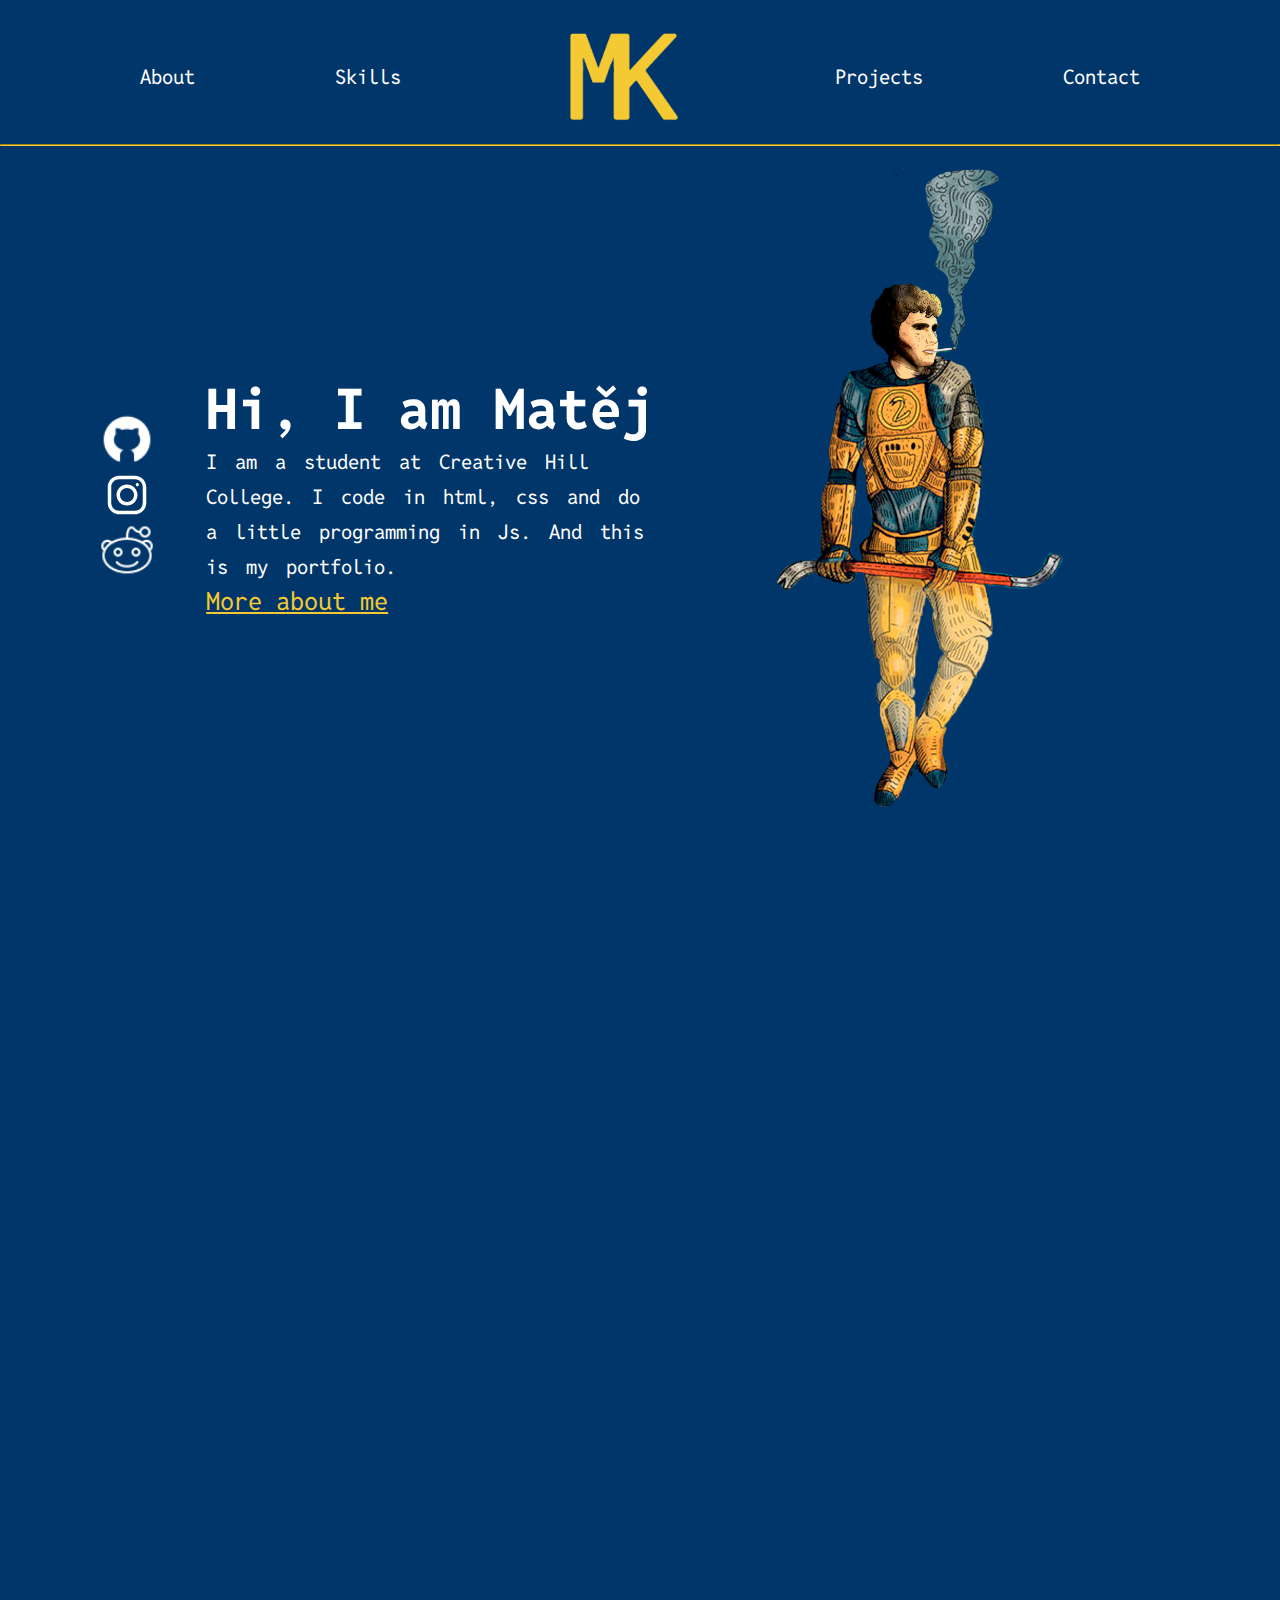
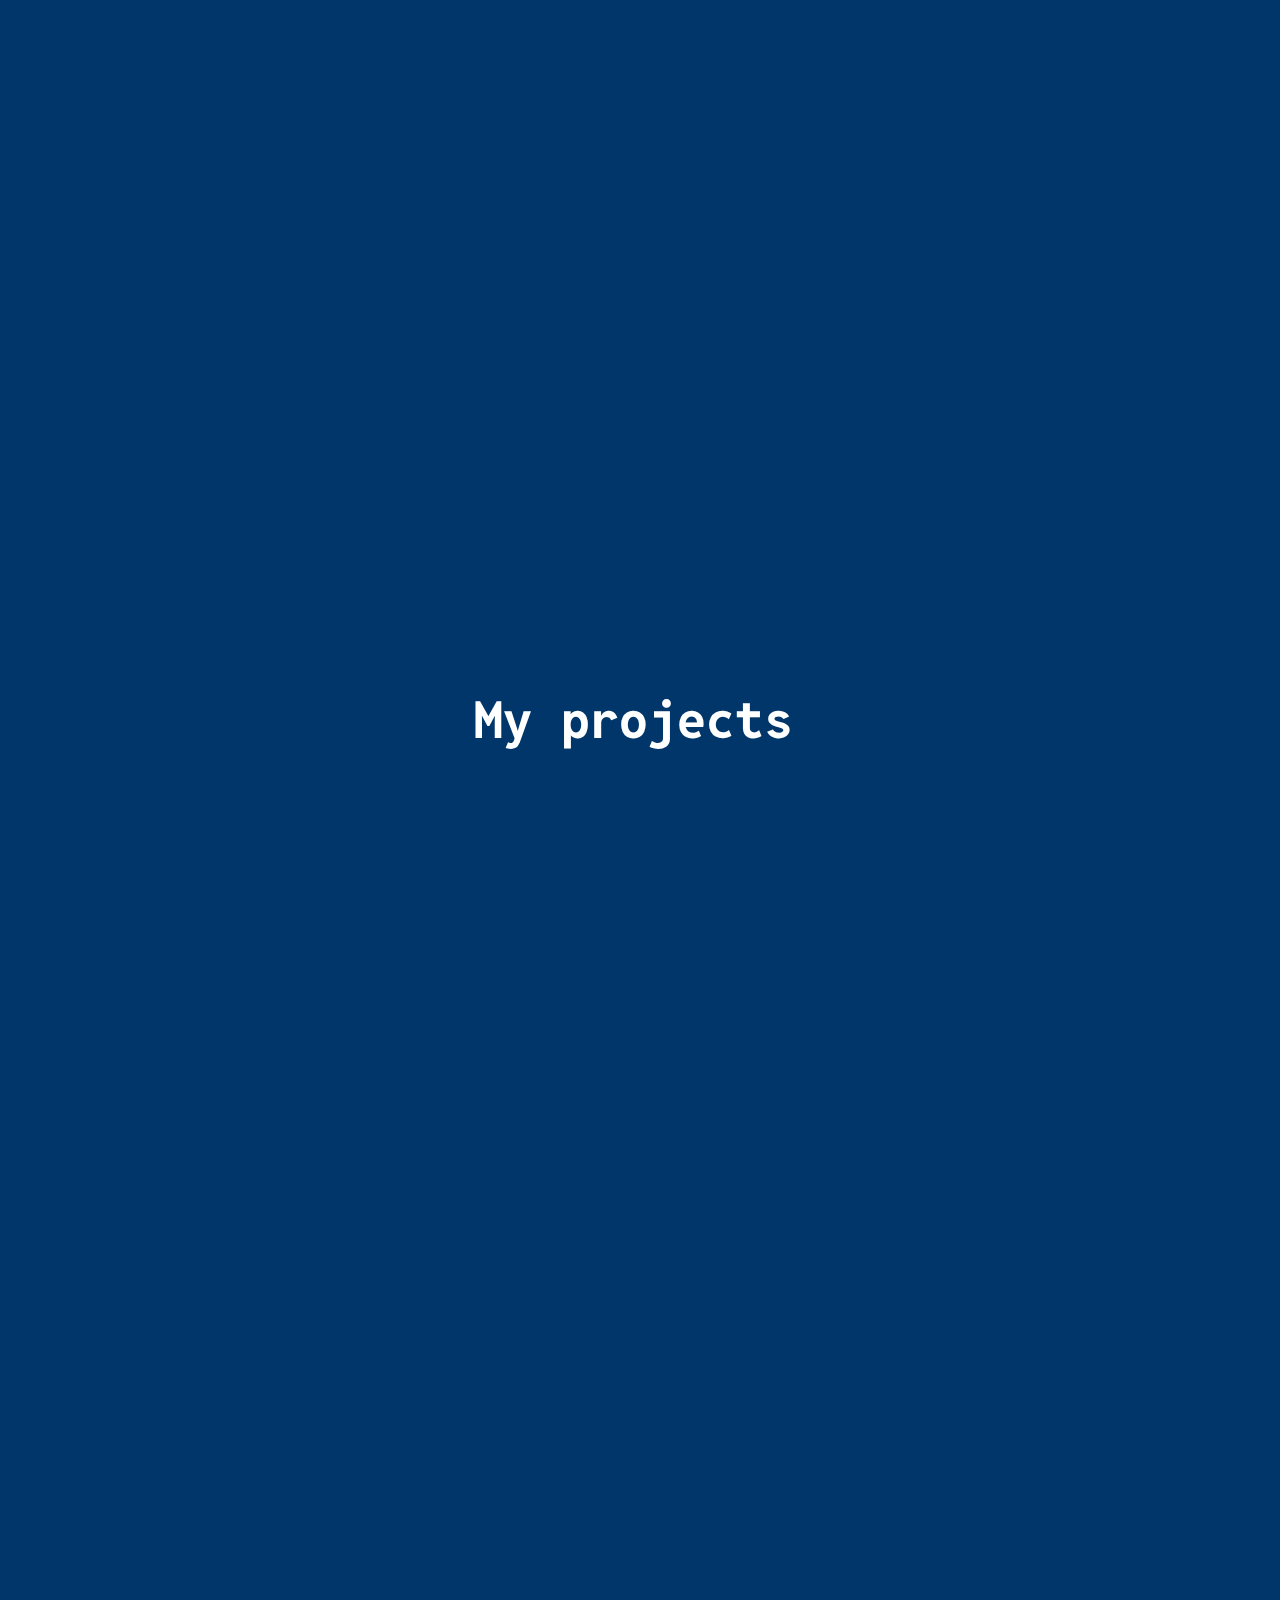
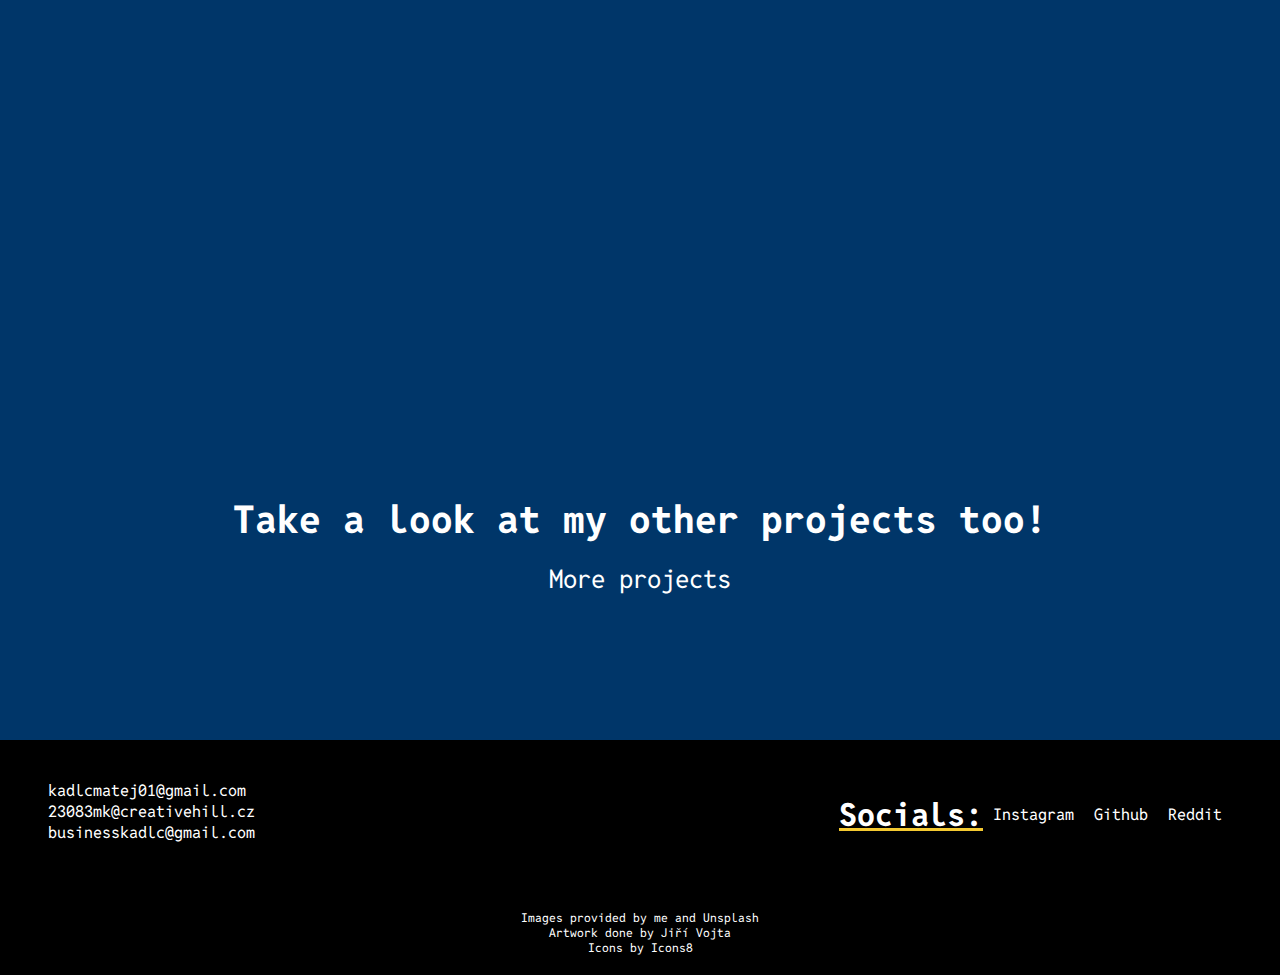
==== commit 5680d1df: "d" ====
--- a/index.html
+++ b/index.html
@@ -9,11 +9,11 @@
     <link href="https://fonts.googleapis.com/css2?family=Reddit+Mono:wght@200..900&display=swap" rel="stylesheet">
     <link rel="stylesheet" href="style.css">
     <link href="https://unpkg.com/aos@2.3.1/dist/aos.css" rel="stylesheet">
+    <link rel="icon" href="icons/Matej_Kadlcak_Logo.png">
     <title>Matěj Kadlčák</title>
 </head>
 <body>
-    <div class="top">
-        <div>
+    <div class="top"><div>
             <nav>
                  <ul>
                     <li id="About" class="logo"><a href="#About"><img class="logo" src="icons/Matej_Kadlcak_Logo.png" alt=""></a></li>
@@ -37,9 +37,9 @@
           </aside>
         <div class="home">
             <div class="home-socials">
-                <a href="https://github.com/pezoun"><img class="social-icon" src="icons/icons8-github-glyph/icons8-github-96.png" alt=""></a>
-                <a href="https://www.instagram.com/proste_matej_kemo/"><img class="social-icon" src="icons/icons8-instagram-windows/icons8-instagram-96.svg" alt=""></a>
-                <a href="https://www.reddit.com/user/KOBLIHCZ/"><img class="social-icon" src="icons/icons8-reddit-50.png" alt=""></a>
+                <a target="_blank" href="https://github.com/pezoun"><img class="social-icon" src="icons/icons8-github-48.png" alt=""></a>
+                <a target="_blank" href="https://www.instagram.com/proste_matej_kemo/"><img class="social-icon" src="icons/icons8-instagram-96.svg" alt=""></a>
+                <a target="_blank" href="https://www.reddit.com/user/KOBLIHCZ/"><img class="social-icon" src="icons/icons8-reddit-50.png" alt=""></a>
             </div>
             <div class="home-about">
                     <h1>Hi, I am Matěj</h1>
@@ -105,23 +105,23 @@
                     </div>
                 </div>
             </div>
-    </div>
-    <h1 class="project-heading" id="Projects">My projects</h1>
-    <div class="project-container">
-        <div class="projects">
-            <div class="left-project-card-column">
-                <div data-aos="fade-right">
-                    <div class="project-card">
-                        <img  class="project-card-img" src="images/random bass generator.png" alt="">
-                          <a target="_blank" href="https://github.com/pezoun/Bass-note-generator"> 
-                            <div class="project-card-text">
-                                <h4>Random bass generator</h4>
-                                <p>This is a project that i helped with a little.</p>
-                            <div class="project-card-language-bar-container">
-                                <p>Html</p>
-                                <p>Css</p>
-                                <p>Javascript</p>
-                            </div>
+        </div>
+        <h1 class="project-heading" id="Projects">My projects</h1>
+        <div class="project-container">
+            <div class="projects">
+                <div class="left-project-card-column">
+                    <div data-aos="fade-right">
+                        <div class="project-card">
+                            <img  class="project-card-img" src="images/random bass generator.png" alt="">
+                            <a target="_blank" href="https://github.com/pezoun/Bass-note-generator"> 
+                                <div class="project-card-text">
+                                    <h4>Random bass generator</h4>
+                                    <p>This is a project that i helped with a little.</p>
+                                <div class="project-card-language-bar-container">
+                                    <p>Html</p>
+                                    <p>Css</p>
+                                    <p>Javascript</p>
+                                </div>
                             </a> 
                         </div>
                     </div>
@@ -130,13 +130,13 @@
                     <div class="project-card">
                         <img class="project-card-img" src="images/Monster-site.png" alt="">
                         <a target="_blank" href="https://github.com/pezoun/Py-password-generator"> 
-                            <div class="project-card-text">
-                                <h4>Monster energy site</h4>
-                                <p>My school project for some homework.</p>
-                            <div class="project-card-language-bar-container">
-                                <p>Html</p>
-                                <p>Css</p>
-                            </div>
+                                <div class="project-card-text">
+                                    <h4>Monster energy site</h4>
+                                    <p>My school project for some homework.</p>
+                                <div class="project-card-language-bar-container">
+                                    <p>Html</p>
+                                    <p>Css</p>
+                                </div>
                             </a> 
                         </div>
                     </div>
@@ -146,17 +146,17 @@
                 <div data-aos="fade-left">
                     <div class="project-card">
                         <img class="project-card-img" src="images/Js-clock.png" alt="">
-                        <a target="_blank" href="https://github.com/pezoun/JS-clock">
-                            <div class="project-card-text">
-                               <h4>Javascript clock</h4>
-                                <p>One of many of my thing that I used in my talent tests</p>
+                            <a target="_blank" href="https://github.com/pezoun/JS-clock">
+                                <div class="project-card-text">
+                                    <h4>Javascript clock</h4>
+                                    <p>One of many of my thing that I used in my talent tests</p>
                                 <div class="project-card-language-bar-container">
                                     <p>Html</p>
                                     <p>Css</p>
                                     <p>Javascript</p>
-                                </div>
-                            </div>
-                         </a>
+                                </div> 
+                            </a>
+                        </div>
                     </div>
                  </div>
                  <div data-aos="fade-left">
@@ -164,14 +164,14 @@
                     <img class="project-card-img" src="images/Python.png" alt="">
                     <a target="_blank" href="https://github.com/pezoun/Py-password-generator">
                          <div class="project-card-text">
-                            <h4>Random password generator</h4>
-                            <p>THis was another thing I did for talent tests, really basic.</p>
-                            <div class="project-card-language-bar-container">
-                                <p>Python</p>
+                                <h4>Random password generator</h4>
+                                <p>THis was another thing I did for talent tests, really basic.</p>
+                                <div class="project-card-language-bar-container">
+                                    <p>Python</p>
+                                </div>
                             </div>
-                        </div>
-                    </div>
-                     </a>
+                         </a>
+                    </div>
                 </div>
             </div>
         </div>
--- a/style.css
+++ b/style.css
@@ -17,12 +17,11 @@
     width: 100%;
     overflow-x: hidden;
 }
-@font-face {
-  font-family: Andale mono;
-  src: url(font/andale-mono-2.zip);
-}
-.top, .skills, .project-heading {
+.top, .skills {
   scroll-snap-align: start;
+}
+.project-heading{
+  scroll-snap-align: center;
 }
 .hamburger-menu{
   display: none;
@@ -280,7 +279,7 @@
   color: white;
   font-size: 4vw;
   margin-left: 37vw;
-  padding-top: 20vh;
+  margin-top: 26vh;
 }
 .project-heading-2 {
   color: white;
@@ -304,7 +303,7 @@
   width: 100%;
   height: 100%;
   padding: 20px;
-  background-color: rgba(0, 0, 0, 0.7);
+  background-color: rgba(8, 5, 5, 0.7);
   color: #fff;
   text-align: center;
   opacity: 0;
@@ -465,6 +464,11 @@
   width: 60vw;
   font-size: 1.5vw;
 }
+.aboutme-photo{
+  width: 30vw;
+  border-radius: 10px;
+  margin-top: 2vh;
+}
 .playlist-child {
   display: flex;
   flex-direction: row;
@@ -534,6 +538,9 @@
   .about-li a{
     font-size: 30px;
   }
+  .aboutme-photo{
+    width: 40vw;
+  }
   .home-portrait{
     width: 35vw;
     height: 60vh;
@@ -590,7 +597,7 @@
     overflow-x: hidden;
     min-width: fit-content;
     width: 100%;
-    overflow-x: hidden;
+
   }
   nav hr{
     margin-top: 2vh;
@@ -716,7 +723,9 @@
   .skills-other{
     margin-top: 35vh;
   }
-
+  .aboutme-photo{
+    width: 60vw;
+  }
   .skills-main{
     margin-top: 25vh;
   }
@@ -726,8 +735,15 @@
   }
   .project-heading{
     font-size: 10vw;
-    margin-top: 15vh;
+    margin-top: 40vh;
     margin-left: 27vw;
+  }
+  .project-heading-container p{
+    margin-top: -45vh;
+  }
+  .home-about{
+    margin-left: -2vw;
+    
   }
   .projects{
     transform: scale(200%);
@@ -741,7 +757,7 @@
     padding: 10px;
   }
   .project-card-text h4{
-    font-size: 4vw;
+    font-size: 3vw;
   }
   .project-card-img{
     height: 33vw;
@@ -785,12 +801,17 @@
     margin-left: -12vw;
     padding-bottom: 9vw;
   }
+  .aboutme-container p{
+    font-size: 3vw;
+    width: 80%;
+  }
   .playlist-container h1{
     font-size: 10vw;
   }
+  
   .project-container{
     margin-bottom: 63vh;
-    margin-top: 35vh;
+    margin-top: 80vh;
 
   }
   .right-project-card-column{
